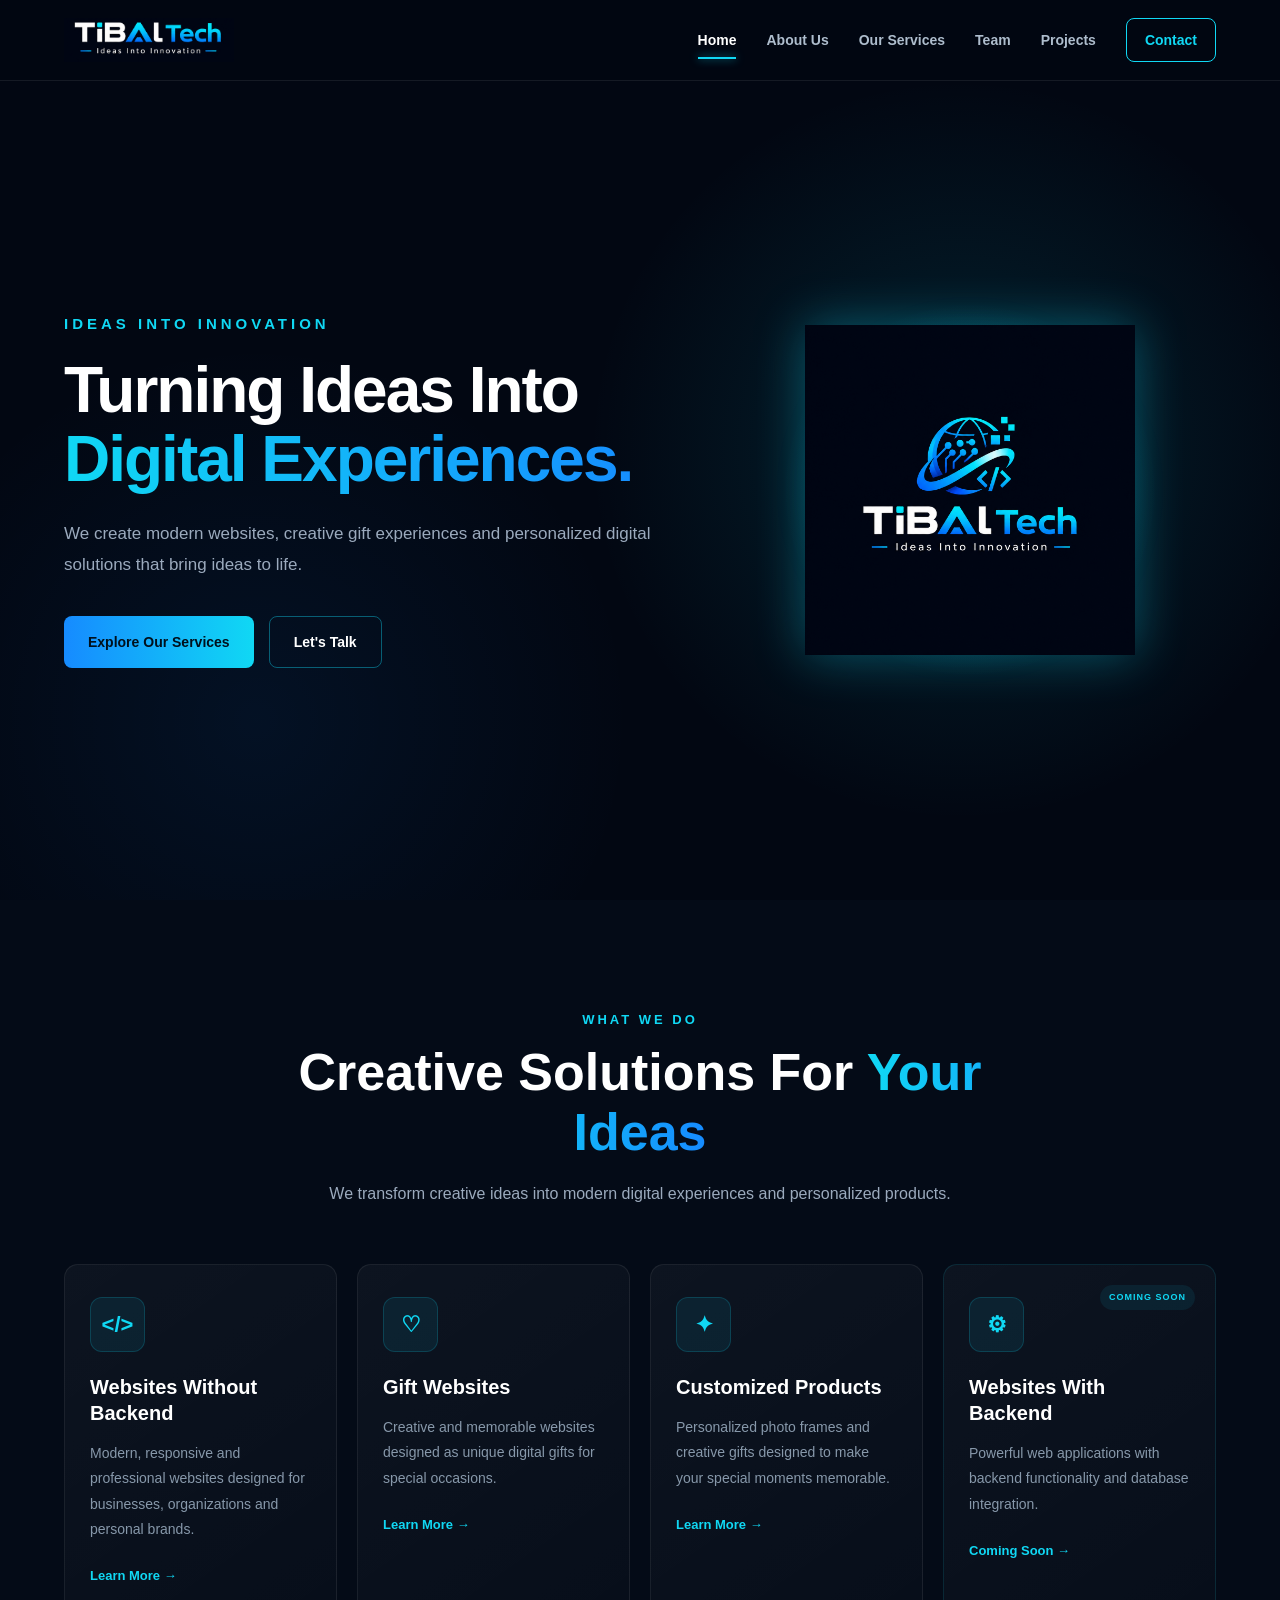
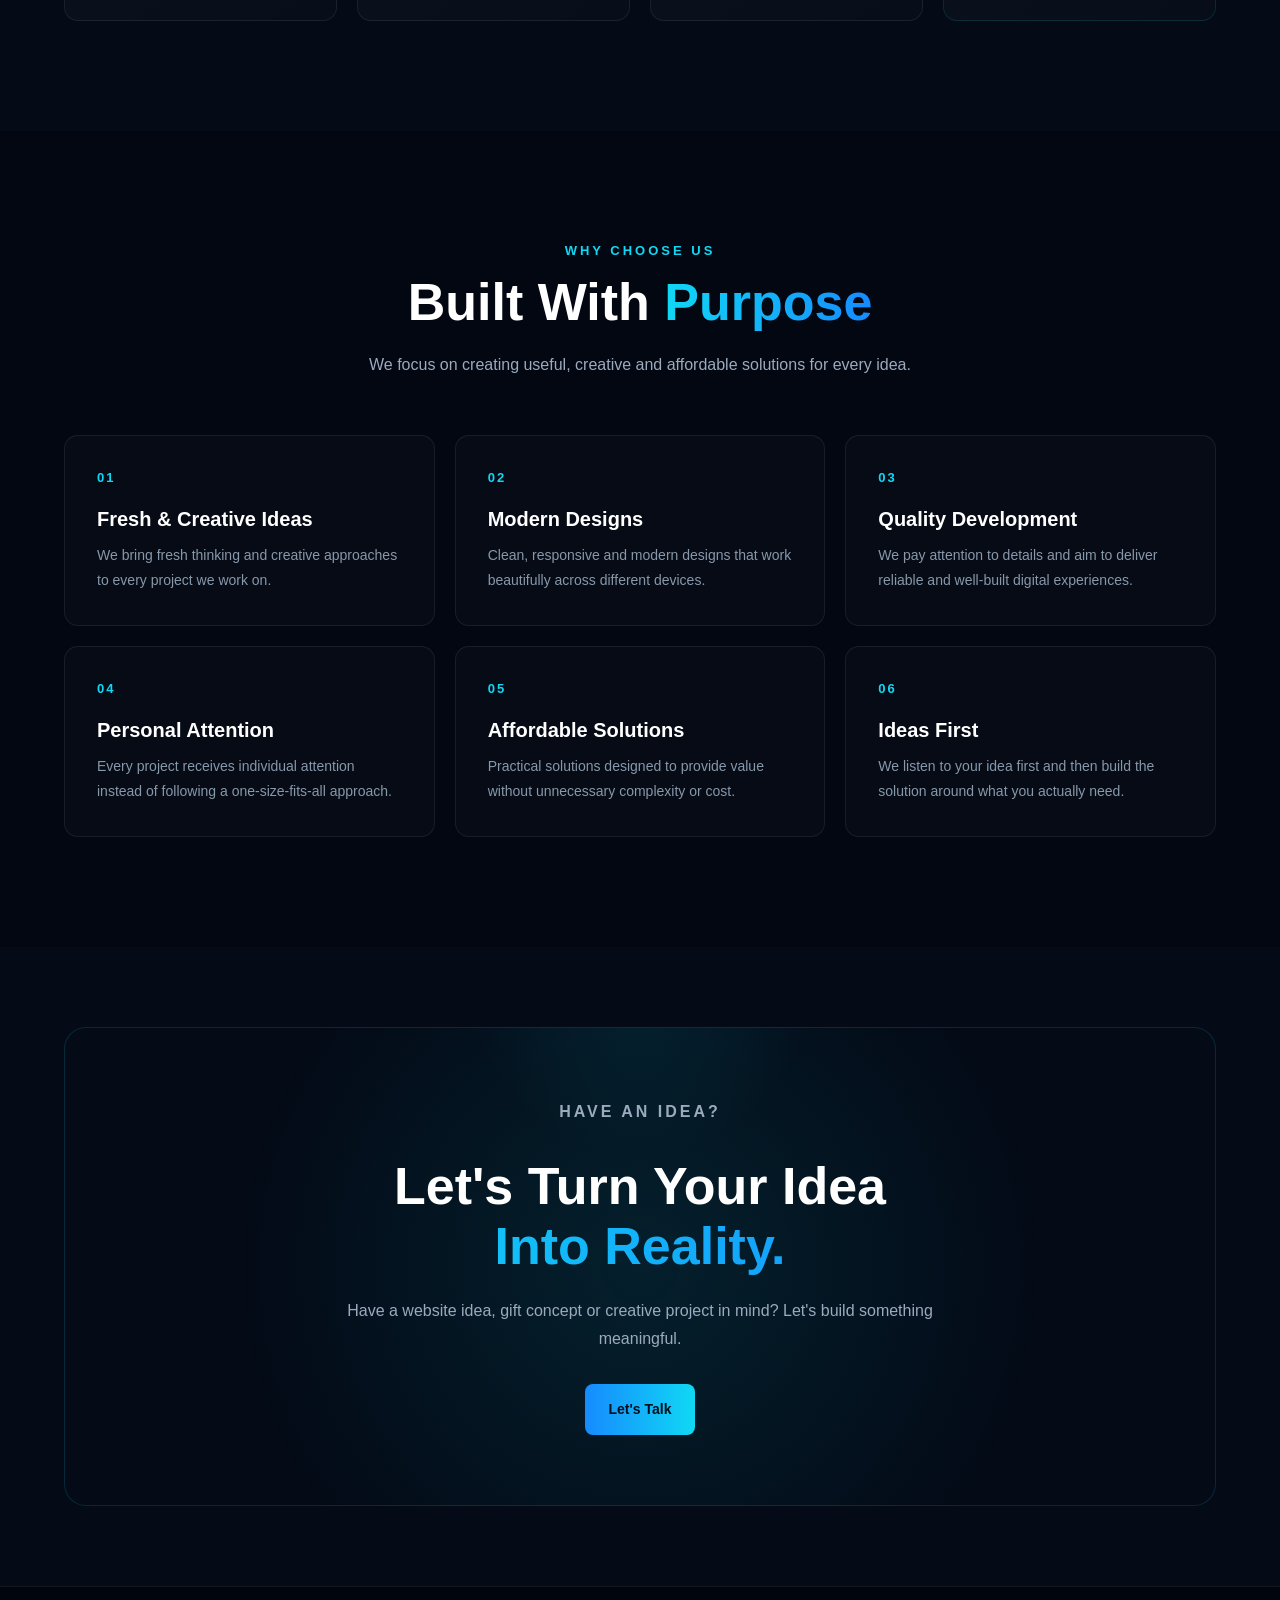
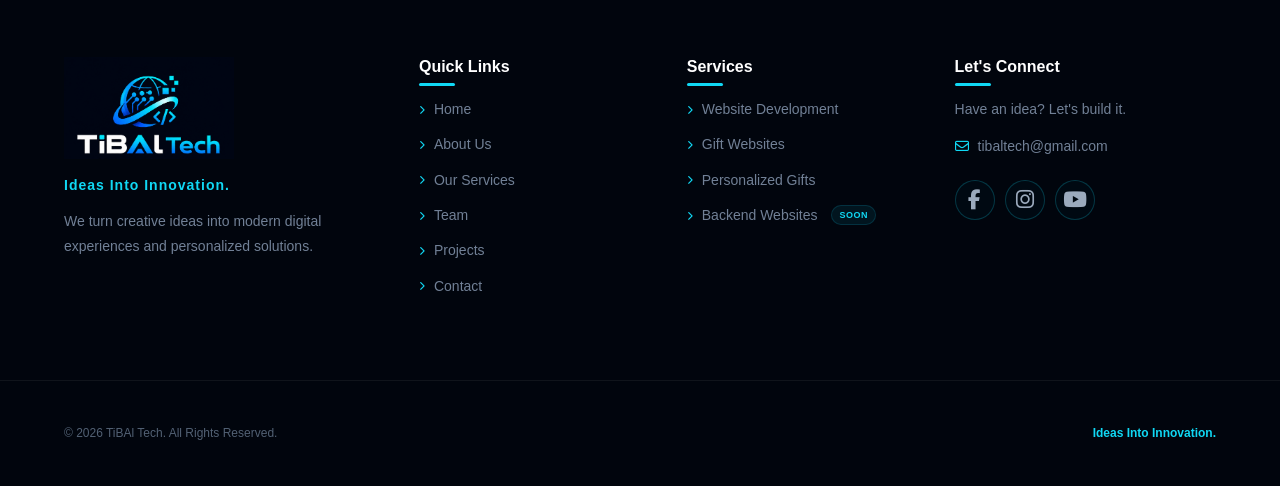
==== index.html @ d3a4abdb "First" ====
<!DOCTYPE html>
<html lang="en">

<head>

    <meta charset="UTF-8">

    <meta name="viewport" content="width=device-width, initial-scale=1.0">

    <title>TiBAl Tech | Ideas Into Innovation</title>

    <meta name="description"
        content="TiBAl Tech - Ideas Into Innovation. Modern websites, gift websites, personalized products and digital solutions.">

    <link rel="stylesheet" href="css/style.css">
    <link rel="stylesheet" href="https://cdnjs.cloudflare.com/ajax/libs/font-awesome/6.5.2/css/all.min.css">

</head>


<body>


    <!-- ========================================
         HEADER
    ========================================= -->

    <header class="site-header">

        <div class="container nav-container">


            <!-- LOGO -->

            <a href="index.html" class="logo">

                <img src="assets/Header.png" alt="TiBAl Tech">

            </a>


            <!-- MOBILE MENU -->

            <button
                class="menu-toggle"
                id="menuToggle"
                aria-label="Open navigation menu"
                aria-expanded="false">

                ☰

            </button>


            <!-- NAVIGATION -->

            <nav class="main-nav" id="mainNav">

                <a href="index.html" class="active">
                    Home
                </a>

                <a href="about.html">
                    About Us
                </a>

                <a href="services.html">
                    Our Services
                </a>

                <a href="team.html">
                    Team
                </a>

                <a href="projects.html">
                    Projects
                </a>

                <a href="contact.html" class="nav-contact">
                    Contact
                </a>

            </nav>


        </div>

    </header>



    <!-- ========================================
         MAIN
    ========================================= -->

    <main>


        <!-- ====================================
             HERO
        ===================================== -->

        <section class="hero">

            <div class="container hero-content">


                <!-- LEFT SIDE -->

                <div class="hero-text">


                    <p class="hero-tagline">
                        Ideas Into Innovation
                    </p>


                    <h1>

                        Turning Ideas Into

                        <span>
                            Digital Experiences.
                        </span>

                    </h1>


                    <p class="hero-description">

                        We create modern websites, creative gift experiences
                        and personalized digital solutions that bring ideas to life.

                    </p>


                    <div class="hero-buttons">


                        <a href="services.html" class="btn btn-primary">

                            Explore Our Services

                        </a>


                        <a href="contact.html" class="btn btn-secondary">

                            Let's Talk

                        </a>


                    </div>


                </div>



                <!-- RIGHT SIDE LOGO -->

                <div class="hero-logo">

                    <div class="logo-glow">

                        <img
                            src="assets/TiBAl Tech Logo.png"
                            alt="TiBAl Tech Logo">

                    </div>

                </div>


            </div>

        </section>



        <!-- ====================================
             WHAT WE DO
        ===================================== -->

        <section class="what-we-do section">

            <div class="container">


                <div class="section-heading">

                    <p class="section-label">
                        What We Do
                    </p>

                    <h2>
                        Creative Solutions For
                        <span>Your Ideas</span>
                    </h2>

                    <p>
                        We transform creative ideas into modern digital
                        experiences and personalized products.
                    </p>

                </div>



                <div class="services-grid">


                    <!-- SERVICE 1 -->

                    <div class="service-card">

                        <div class="service-icon">
                            &lt;/&gt;
                        </div>

                        <h3>
                            Websites Without Backend
                        </h3>

                        <p>
                            Modern, responsive and professional websites
                            designed for businesses, organizations and
                            personal brands.
                        </p>

                        <a href="services.html">
                            Learn More →
                        </a>

                    </div>



                    <!-- SERVICE 2 -->

                    <div class="service-card">

                        <div class="service-icon">
                            ♡
                        </div>

                        <h3>
                            Gift Websites
                        </h3>

                        <p>
                            Creative and memorable websites designed as
                            unique digital gifts for special occasions.
                        </p>

                        <a href="services.html">
                            Learn More →
                        </a>

                    </div>



                    <!-- SERVICE 3 -->

                    <div class="service-card">

                        <div class="service-icon">
                            ✦
                        </div>

                        <h3>
                            Customized Products
                        </h3>

                        <p>
                            Personalized photo frames and creative gifts
                            designed to make your special moments memorable.
                        </p>

                        <a href="services.html">
                            Learn More →
                        </a>

                    </div>



                    <!-- SERVICE 4 -->

                    <div class="service-card coming-soon">

                        <div class="service-icon">
                            ⚙
                        </div>

                        <span class="soon-badge">
                            Coming Soon
                        </span>

                        <h3>
                            Websites With Backend
                        </h3>

                        <p>
                            Powerful web applications with backend
                            functionality and database integration.
                        </p>

                        <a href="services.html">
                            Coming Soon →
                        </a>

                    </div>


                </div>

            </div>

        </section>



        <!-- ====================================
             WHY CHOOSE US
        ===================================== -->

        <section class="why-us section">

            <div class="container">


                <div class="section-heading">

                    <p class="section-label">
                        Why Choose Us
                    </p>

                    <h2>
                        Built With
                        <span>Purpose</span>
                    </h2>

                    <p>
                        We focus on creating useful, creative and
                        affordable solutions for every idea.
                    </p>

                </div>



                <div class="why-grid">


                    <!-- ITEM -->

                    <div class="why-card">

                        <div class="why-number">
                            01
                        </div>

                        <h3>
                            Fresh & Creative Ideas
                        </h3>

                        <p>
                            We bring fresh thinking and creative approaches
                            to every project we work on.
                        </p>

                    </div>



                    <!-- ITEM -->

                    <div class="why-card">

                        <div class="why-number">
                            02
                        </div>

                        <h3>
                            Modern Designs
                        </h3>

                        <p>
                            Clean, responsive and modern designs that work
                            beautifully across different devices.
                        </p>

                    </div>



                    <!-- ITEM -->

                    <div class="why-card">

                        <div class="why-number">
                            03
                        </div>

                        <h3>
                            Quality Development
                        </h3>

                        <p>
                            We pay attention to details and aim to deliver
                            reliable and well-built digital experiences.
                        </p>

                    </div>



                    <!-- ITEM -->

                    <div class="why-card">

                        <div class="why-number">
                            04
                        </div>

                        <h3>
                            Personal Attention
                        </h3>

                        <p>
                            Every project receives individual attention
                            instead of following a one-size-fits-all approach.
                        </p>

                    </div>



                    <!-- ITEM -->

                    <div class="why-card">

                        <div class="why-number">
                            05
                        </div>

                        <h3>
                            Affordable Solutions
                        </h3>

                        <p>
                            Practical solutions designed to provide value
                            without unnecessary complexity or cost.
                        </p>

                    </div>



                    <!-- ITEM -->

                    <div class="why-card">

                        <div class="why-number">
                            06
                        </div>

                        <h3>
                            Ideas First
                        </h3>

                        <p>
                            We listen to your idea first and then build
                            the solution around what you actually need.
                        </p>

                    </div>


                </div>

            </div>

        </section>



        <!-- ====================================
             CTA
        ===================================== -->

        <section class="home-cta">

            <div class="container">

                <div class="cta-box">

                    <p class="section-label">
                        Have an Idea?
                    </p>

                    <h2>
                        Let's Turn Your Idea
                        <span>Into Reality.</span>
                    </h2>

                    <p>
                        Have a website idea, gift concept or creative
                        project in mind? Let's build something meaningful.
                    </p>

                    <a href="contact.html" class="btn btn-primary">
                        Let's Talk
                    </a>

                </div>

            </div>

        </section>


    </main>



<!-- ========================================
     FOOTER
======================================== -->

<footer class="site-footer">

    <div class="container footer-main">


        <!-- =================================
             BRAND
        ================================== -->

        <div class="footer-brand">

            <img
                src="assets/Footer.png"
                alt="TiBAl Tech Logo"
                class="footer-logo">

            <p class="footer-tagline">
                Ideas Into Innovation.
            </p>

            <p class="footer-description">
                We turn creative ideas into modern
                digital experiences and personalized
                solutions.
            </p>

        </div>



        <!-- =================================
             QUICK LINKS
        ================================== -->

        <div class="footer-column">

            <h3>
                Quick Links
            </h3>

            <a href="index.html">
                <i class="fa-solid fa-chevron-right"></i>
                Home
            </a>

            <a href="about.html">
                <i class="fa-solid fa-chevron-right"></i>
                About Us
            </a>

            <a href="services.html">
                <i class="fa-solid fa-chevron-right"></i>
                Our Services
            </a>

            <a href="team.html">
                <i class="fa-solid fa-chevron-right"></i>
                Team
            </a>

            <a href="projects.html">
                <i class="fa-solid fa-chevron-right"></i>
                Projects
            </a>

            <a href="contact.html">
                <i class="fa-solid fa-chevron-right"></i>
                Contact
            </a>

        </div>



        <!-- =================================
             SERVICES
        ================================== -->

        <div class="footer-column">

            <h3>
                Services
            </h3>

            <a href="services.html">
                <i class="fa-solid fa-chevron-right"></i>
                Website Development
            </a>

            <a href="services.html">
                <i class="fa-solid fa-chevron-right"></i>
                Gift Websites
            </a>

            <a href="services.html">
                <i class="fa-solid fa-chevron-right"></i>
                Personalized Gifts
            </a>

            <a href="services.html">
                <i class="fa-solid fa-chevron-right"></i>
                Backend Websites
                <span class="footer-soon">
                    Soon
                </span>
            </a>

        </div>



        <!-- =================================
             CONTACT
        ================================== -->

        <div class="footer-column footer-contact">

            <h3>
                Let's Connect
            </h3>

            <p>
                Have an idea? Let's build it.
            </p>


            <!-- EMAIL -->

            <a
                href="mailto:tibaltech@gmail.com"
                class="footer-email">

                <i class="fa-regular fa-envelope"></i>

                tibaltech@gmail.com

            </a>



            <!-- SOCIAL MEDIA -->

            <div class="footer-social">


                <!-- FACEBOOK -->

                <a
                    href="#"
                    target="_blank"
                    aria-label="Facebook">

                    <i class="fa-brands fa-facebook-f"></i>

                </a>


                <!-- INSTAGRAM -->

                <a
                    href="#"
                    target="_blank"
                    aria-label="Instagram">

                    <i class="fa-brands fa-instagram"></i>

                </a>


                <!-- YOUTUBE -->

                <a
                    href="#"
                    target="_blank"
                    aria-label="YouTube">

                    <i class="fa-brands fa-youtube"></i>

                </a>


            </div>

        </div>


    </div>



    <!-- ========================================
         FOOTER BOTTOM
    ========================================= -->

    <div class="footer-bottom">

        <div class="container footer-bottom-content">

            <p>
                © 2026 TiBAl Tech. All Rights Reserved.
            </p>

            <p class="footer-bottom-tagline">
                Ideas Into Innovation.
            </p>

        </div>

    </div>

</footer>


    <!-- JAVASCRIPT -->

    <script src="js/script.js"></script>


</body>

</html>
---- css/style.css ----
/* ========================================
   RESET
======================================== */

* {
    margin: 0;
    padding: 0;
    box-sizing: border-box;
}

html {
    scroll-behavior: smooth;
}

body {
    font-family: Arial, Helvetica, sans-serif;
    background: #020712;
    color: #ffffff;
    line-height: 1.6;
}

a {
    text-decoration: none;
    color: inherit;
}

img {
    max-width: 100%;
    display: block;
}


/* ========================================
   CONTAINER
======================================== */

.container {
    width: 90%;
    max-width: 1200px;
    margin: auto;
}


/* ========================================
   HEADER
======================================== */

.site-header {
    position: fixed;

    top: 0;
    left: 0;

    width: 100%;

    background: rgba(2, 7, 18, 0.90);

    backdrop-filter: blur(14px);

    border-bottom: 1px solid rgba(255, 255, 255, 0.08);

    z-index: 1000;
}

.nav-container {
    height: 80px;

    display: flex;

    align-items: center;

    justify-content: space-between;
}


/* LOGO */

.logo img {
    width: 165px;
}


/* NAVIGATION */

.main-nav {
    display: flex;

    align-items: center;

    gap: 30px;
}

.main-nav a {
    color: #aebdcd;

    font-size: 14px;

    font-weight: 600;

    transition: 0.3s ease;
}

.main-nav a:hover,
.main-nav a.active {
    color: #ffffff;
}


/* CONTACT BUTTON */

.nav-contact {
    padding: 10px 18px;

    border: 1px solid #10d8f4;

    border-radius: 8px;

    color: #10d8f4 !important;
}

.nav-contact:hover {
    background: #10d8f4;

    color: #020712 !important;
}


/* MOBILE MENU */

.menu-toggle {
    display: none;

    background: none;

    border: none;

    color: #ffffff;

    font-size: 28px;

    cursor: pointer;
}


/* ========================================
   HERO
======================================== */

.hero {
    min-height: 100vh;

    display: flex;

    align-items: center;

    padding-top: 80px;

    background:

        radial-gradient(
            circle at 75% 50%,
            rgba(16, 216, 244, 0.13),
            transparent 35%
        ),

        radial-gradient(
            circle at 20% 80%,
            rgba(22, 139, 255, 0.08),
            transparent 30%
        ),

        #020712;
}


/* HERO GRID */

.hero-content {
    display: grid;

    grid-template-columns: 1.1fr 0.9fr;

    align-items: center;

    gap: 60px;
}


/* ========================================
   HERO TEXT
======================================== */

.hero-text {
    text-align: left;
}


/* TAGLINE */

.hero-tagline {
    color: #10d8f4;

    font-size: 15px;

    letter-spacing: 4px;

    text-transform: uppercase;

    font-weight: bold;

    margin-bottom: 20px;
}


/* MAIN HEADING */

.hero h1 {
    font-size: clamp(44px, 5vw, 72px);

    line-height: 1.08;

    margin-bottom: 25px;

    letter-spacing: -2px;
}

.hero h1 span {
    display: block;

    background:

        linear-gradient(
            90deg,
            #10d8f4,
            #168bff
        );

    -webkit-background-clip: text;

    background-clip: text;

    color: transparent;
}


/* DESCRIPTION */

.hero-description {
    max-width: 620px;

    color: #9baabd;

    font-size: 17px;

    line-height: 1.8;
}


/* ========================================
   HERO BUTTONS
======================================== */

.hero-buttons {
    display: flex;

    gap: 15px;

    margin-top: 35px;
}

.btn {
    display: inline-block;

    padding: 14px 24px;

    border-radius: 8px;

    font-size: 14px;

    font-weight: bold;

    transition: 0.3s ease;
}


/* PRIMARY */

.btn-primary {
    background:

        linear-gradient(
            90deg,
            #168bff,
            #10d8f4
        );

    color: #00101c;
}

.btn-primary:hover {
    transform: translateY(-3px);

    box-shadow:
        0 10px 30px rgba(16, 216, 244, 0.18);
}


/* SECONDARY */

.btn-secondary {
    border: 1px solid rgba(16, 216, 244, 0.4);

    color: #ffffff;
}

.btn-secondary:hover {
    background: rgba(16, 216, 244, 0.08);

    border-color: #10d8f4;
}


/* ========================================
   HERO LOGO - RIGHT SIDE
======================================== */

.hero-logo {
    display: flex;

    justify-content: center;

    align-items: center;
}


/* GLOW CIRCLE */

.logo-glow {
    position: relative;

    width: 390px;

    height: 390px;

    display: flex;

    justify-content: center;

    align-items: center;

    border-radius: 50%;

    background:

        radial-gradient(
            circle,
            rgba(16, 216, 244, 0.15),
            rgba(16, 216, 244, 0.05) 40%,
            transparent 68%
        );
}


/* OUTER GLOW */

.logo-glow::before {

    content: "";

    position: absolute;

    width: 300px;

    height: 300px;

    border-radius: 50%;

    border: 1px solid rgba(16, 216, 244, 0.18);

    box-shadow:

        0 0 50px rgba(16, 216, 244, 0.12);

}


/* LOGO */

.hero-logo img {

    width: 330px;

    position: relative;

    z-index: 2;

    filter:

        drop-shadow(
            0 0 25px
            rgba(16, 216, 244, 0.35)
        );

    animation: logoFloat 5s ease-in-out infinite;
}


/* LOGO FLOAT */

@keyframes logoFloat {

    0% {
        transform: translateY(0);
    }

    50% {
        transform: translateY(-10px);
    }

    100% {
        transform: translateY(0);
    }

}


/* ========================================
   GENERAL SECTION
======================================== */

.section {
    padding: 110px 0;
}


/* ========================================
   SECTION HEADING
======================================== */

.section-heading {
    max-width: 700px;

    margin: 0 auto 60px;

    text-align: center;
}

.section-label {
    color: #10d8f4;

    font-size: 13px;

    font-weight: bold;

    letter-spacing: 3px;

    text-transform: uppercase;

    margin-bottom: 12px;
}

.section-heading h2 {

    font-size: clamp(
        34px,
        4vw,
        50px
    );

    line-height: 1.15;

    margin-bottom: 18px;
}

.section-heading h2 span {

    background:

        linear-gradient(
            90deg,
            #10d8f4,
            #168bff
        );

    -webkit-background-clip: text;

    background-clip: text;

    color: transparent;
}

.section-heading > p:last-child {

    color: #8798aa;

    font-size: 16px;

    line-height: 1.8;
}


/* ========================================
   WHAT WE DO
======================================== */

.what-we-do {
    background: #040b17;
}


/* SERVICES GRID */

.services-grid {

    display: grid;

    grid-template-columns:
        repeat(4, 1fr);

    gap: 20px;
}


/* SERVICE CARD */

.service-card {

    position: relative;

    padding: 32px 25px;

    background:

        linear-gradient(
            145deg,
            rgba(255,255,255,0.04),
            rgba(255,255,255,0.015)
        );

    border: 1px solid
        rgba(255,255,255,0.07);

    border-radius: 14px;

    transition: 0.3s ease;
}

.service-card:hover {

    transform: translateY(-7px);

    border-color:
        rgba(16,216,244,0.35);

    box-shadow:
        0 15px 40px
        rgba(0,0,0,0.25);
}


/* ICON */

.service-icon {

    width: 55px;

    height: 55px;

    display: flex;

    align-items: center;

    justify-content: center;

    margin-bottom: 22px;

    border-radius: 12px;

    background:
        rgba(16,216,244,0.08);

    border:
        1px solid
        rgba(16,216,244,0.18);

    color: #10d8f4;

    font-size: 22px;

    font-weight: bold;
}


/* SERVICE TITLE */

.service-card h3 {

    font-size: 20px;

    line-height: 1.3;

    margin-bottom: 15px;
}


/* SERVICE DESCRIPTION */

.service-card p {

    color: #8798aa;

    font-size: 14px;

    line-height: 1.8;

    margin-bottom: 20px;
}


/* SERVICE LINK */

.service-card a {

    color: #10d8f4;

    font-size: 13px;

    font-weight: bold;
}


/* COMING SOON */

.coming-soon {

    border-color:
        rgba(16,216,244,0.12);
}


/* BADGE */

.soon-badge {

    position: absolute;

    top: 20px;

    right: 20px;

    padding: 5px 9px;

    border-radius: 20px;

    background:
        rgba(16,216,244,0.08);

    color: #10d8f4;

    font-size: 9px;

    font-weight: bold;

    text-transform: uppercase;

    letter-spacing: 1px;
}


/* ========================================
   WHY US
======================================== */

.why-us {

    background: #020712;
}


/* WHY GRID */

.why-grid {

    display: grid;

    grid-template-columns:
        repeat(3, 1fr);

    gap: 20px;
}


/* WHY CARD */

.why-card {

    padding: 32px;

    border:

        1px solid
        rgba(255,255,255,0.07);

    border-radius: 14px;

    background:
        rgba(255,255,255,0.02);

    transition: 0.3s ease;
}

.why-card:hover {

    border-color:
        rgba(16,216,244,0.25);

    transform: translateY(-5px);
}


/* NUMBER */

.why-number {

    color: #10d8f4;

    font-size: 13px;

    font-weight: bold;

    letter-spacing: 2px;

    margin-bottom: 18px;
}


/* TITLE */

.why-card h3 {

    font-size: 20px;

    margin-bottom: 12px;
}


/* DESCRIPTION */

.why-card p {

    color: #8798aa;

    font-size: 14px;

    line-height: 1.8;
}


/* ========================================
   CTA
======================================== */

.home-cta {

    padding: 80px 0;

    background: #040b17;
}


/* CTA BOX */

.cta-box {

    text-align: center;

    padding: 70px 30px;

    border-radius: 20px;

    border:
        1px solid
        rgba(16,216,244,0.15);

    background:

        radial-gradient(
            circle at center,
            rgba(16,216,244,0.08),
            transparent 60%
        );
}


/* CTA HEADING */

.cta-box h2 {

    font-size: clamp(
        34px,
        4vw,
        52px
    );

    line-height: 1.15;

    margin-bottom: 20px;
}

.cta-box h2 span {

    display: block;

    background:

        linear-gradient(
            90deg,
            #10d8f4,
            #168bff
        );

    -webkit-background-clip: text;

    background-clip: text;

    color: transparent;
}


/* CTA DESCRIPTION */

.cta-box > p:not(.section-label) {

    max-width: 600px;

    margin: 0 auto 30px;

    color: #8798aa;

    font-size: 16px;

    line-height: 1.8;
}


/* ========================================
   FOOTER
======================================== */

.site-footer {

    background:
        linear-gradient(
            180deg,
            #03101f 0%,
            #020914 100%
        );

    border-top:
        1px solid
        rgba(16, 216, 244, 0.12);

}


/* ========================================
   FOOTER MAIN
======================================== */

.footer-main {

    display: grid;

    grid-template-columns:
        1.5fr
        1fr
        1.2fr
        1.4fr;

    gap: 55px;

    padding: 65px 0 55px;

}


/* ========================================
   BRAND
======================================== */

.footer-brand {

    max-width: 320px;

}


.footer-logo {

    width: 190px;

    margin-bottom: 10px;

}


.footer-tagline {

    color: #10d8f4;

    font-size: 14px;

    font-weight: 600;

    margin-bottom: 12px;

}


.footer-description {

    color: #8295ab;

    font-size: 14px;

    line-height: 1.8;

    max-width: 300px;

}


/* ========================================
   FOOTER COLUMNS
======================================== */

.footer-column {

    display: flex;

    flex-direction: column;

    align-items: flex-start;

}


.footer-column h3 {

    position: relative;

    color: #ffffff;

    font-size: 18px;

    margin-bottom: 25px;

}


/* CYAN UNDERLINE */

.footer-column h3::after {

    content: "";

    position: absolute;

    left: 0;

    bottom: -10px;

    width: 36px;

    height: 3px;

    border-radius: 5px;

    background: #10d8f4;

}


.footer-column > a {

    display: flex;

    align-items: center;

    gap: 10px;

    color: #8295ab;

    font-size: 14px;

    margin-bottom: 13px;

    transition:
        color 0.3s ease,
        transform 0.3s ease;

}


.footer-column > a i {

    color: #10d8f4;

    font-size: 9px;

}


.footer-column > a:hover {

    color: #10d8f4;

    transform: translateX(4px);

}


/* ========================================
   COMING SOON
======================================== */

.footer-soon {

    display: inline-block;

    margin-left: 5px;

    padding: 2px 7px;

    border-radius: 10px;

    background:
        rgba(16, 216, 244, 0.08);

    color: #10d8f4;

    font-size: 8px;

    font-weight: 600;

    text-transform: uppercase;

}


/* ========================================
   CONTACT
======================================== */

.footer-contact > p {

    color: #8295ab;

    font-size: 14px;

    margin-bottom: 15px;

}


.footer-email {

    display: flex;

    align-items: center;

    gap: 10px;

    color: #10d8f4 !important;

    font-size: 14px !important;

    margin-bottom: 0 !important;

}


.footer-email i {

    font-size: 17px;

}


/* ========================================
   SOCIAL MEDIA
======================================== */

.footer-social {

    display: flex;

    align-items: center;

    gap: 14px;

    margin-top: 22px;

}


/* CIRCLE */

.footer-social a {

    width: 52px;

    height: 52px;

    display: flex;

    align-items: center;

    justify-content: center;

    border:

        1px solid
        rgba(16, 216, 244, 0.30);

    border-radius: 50%;

    background:
        rgba(16, 216, 244, 0.025);

    color: #ffffff;

    font-size: 21px;

    transition:
        all 0.3s ease;

}


/* HOVER */

.footer-social a:hover {

    background: #10d8f4;

    border-color: #10d8f4;

    color: #020914;

    transform: translateY(-5px);

    box-shadow:
        0 8px 25px
        rgba(16, 216, 244, 0.20);

}


/* ========================================
   FACEBOOK
======================================== */

.footer-social a:nth-child(1) i {

    font-size: 20px;

}


/* ========================================
   INSTAGRAM
======================================== */

.footer-social a:nth-child(2) i {

    font-size: 21px;

}


/* ========================================
   YOUTUBE
======================================== */

.footer-social a:nth-child(3) i {

    font-size: 21px;

}


/* ========================================
   FOOTER BOTTOM
======================================== */

.footer-bottom {

    border-top:
        1px solid
        rgba(255,255,255,0.07);

}


.footer-bottom-content {

    min-height: 65px;

    display: flex;

    align-items: center;

    justify-content: space-between;

}


.footer-bottom p {

    color: #61758c;

    font-size: 13px;

}


.footer-bottom-tagline {

    color: #10c9e8 !important;

}


/* ========================================
   TABLET
======================================== */

@media (max-width: 1000px) {

    .footer-main {

        grid-template-columns:
            repeat(2, 1fr);

        gap: 45px;

    }

}


/* ========================================
   MOBILE
======================================== */

@media (max-width: 600px) {

    .footer-main {

        grid-template-columns: 1fr;

        gap: 38px;

        padding: 50px 0 45px;

    }


    .footer-brand {

        max-width: 100%;

    }


    .footer-logo {

        width: 175px;

    }


    .footer-social a {

        width: 48px;

        height: 48px;

    }


    .footer-bottom-content {

        min-height: auto;

        padding: 18px 0;

        flex-direction: column;

        gap: 6px;

        text-align: center;

    }

}

/* ========================================
   MOBILE
======================================== */

@media (max-width: 1000px) {

    .services-grid {

        grid-template-columns:
            repeat(2, 1fr);
    }

    .hero-content {

        grid-template-columns:
            1fr;

        gap: 50px;
    }

    .hero-text {

        text-align: center;
    }

    .hero-description {

        margin: auto;
    }

    .hero-buttons {

        justify-content: center;
    }

    .hero-logo {

        order: 2;
    }

    .why-grid {

        grid-template-columns:
            repeat(2, 1fr);
    }

}


/* ========================================
   SMALL MOBILE
======================================== */

@media (max-width: 768px) {

    .menu-toggle {

        display: block;
    }


    /* MOBILE NAV */

    .main-nav {

        display: none;

        position: absolute;

        top: 80px;

        left: 5%;

        right: 5%;

        flex-direction: column;

        gap: 5px;

        padding: 15px;

        background: #07101f;

        border:
            1px solid
            rgba(16,216,244,0.15);

        border-radius: 12px;
    }

    .main-nav.open {

        display: flex;
    }

    .main-nav a {

        width: 100%;

        padding: 12px;

        text-align: center;
    }


    /* HERO */

    .hero {

        padding-top: 120px;

        padding-bottom: 70px;
    }

    .hero h1 {

        font-size: 44px;

        letter-spacing: -1px;
    }

    .hero-description {

        font-size: 15px;
    }


    /* LOGO */

    .logo-glow {

        width: 280px;

        height: 280px;
    }

    .logo-glow::before {

        width: 220px;

        height: 220px;
    }

    .hero-logo img {

        width: 235px;
    }


    /* BUTTONS */

    .hero-buttons {

        flex-direction: column;

        align-items: center;
    }

    .btn {

        width: 220px;

        text-align: center;
    }


    /* SECTIONS */

    .section {

        padding: 80px 0;
    }


    /* SERVICES */

    .services-grid {

        grid-template-columns: 1fr;
    }


    /* WHY */

    .why-grid {

        grid-template-columns: 1fr;
    }


    /* FOOTER */

    .footer-content {

        grid-template-columns: 1fr;

        gap: 40px;

        padding: 55px 0;
    }

}

/* ========================================
   ABOUT PAGE
======================================== */


/* ========================================
   PAGE HERO
======================================== */

.page-hero {

    min-height: 55vh;

    display: flex;

    align-items: center;

    justify-content: center;

    text-align: center;

    padding-top: 80px;

    background:

        radial-gradient(
            circle at 50% 50%,
            rgba(16,216,244,0.10),
            transparent 45%
        );

}


.page-hero .container {

    max-width: 850px;

}


.page-hero h1 {

    font-size: clamp(
        45px,
        6vw,
        70px
    );

    line-height: 1.05;

    margin-bottom: 25px;

}


.page-hero h1 span {

    display: inline-block;

    background:

        linear-gradient(
            90deg,
            #10d8f4,
            #168bff
        );

    -webkit-background-clip: text;

    background-clip: text;

    color: transparent;

}


.page-hero > .container > p:last-child {

    max-width: 650px;

    margin: auto;

    color: #8798aa;

    font-size: 17px;

    line-height: 1.8;

}


/* ========================================
   ABOUT INTRO
======================================== */

.about-intro {

    background: #040b17;

}


.about-intro-grid {

    display: grid;

    grid-template-columns:
        1.1fr
        0.9fr;

    align-items: center;

    gap: 80px;

}


.about-intro-content h2 {

    font-size: clamp(
        34px,
        4vw,
        50px
    );

    line-height: 1.15;

    margin-bottom: 25px;

}


.about-intro-content h2 span {

    background:

        linear-gradient(
            90deg,
            #10d8f4,
            #168bff
        );

    -webkit-background-clip: text;

    background-clip: text;

    color: transparent;

}


.about-intro-content > p:not(.section-label) {

    color: #8798aa;

    font-size: 15px;

    line-height: 1.9;

    margin-bottom: 18px;

}


/* ========================================
   HIGHLIGHT BOXES
======================================== */

.about-highlight {

    display: grid;

    grid-template-columns: 1fr;

    gap: 15px;

}


.highlight-box {

    padding: 25px;

    border:

        1px solid
        rgba(255,255,255,0.07);

    border-radius: 14px;

    background:
        rgba(255,255,255,0.025);

    transition: 0.3s ease;

}


.highlight-box:hover {

    transform: translateX(7px);

    border-color:
        rgba(16,216,244,0.30);

}


.highlight-box i {

    width: 45px;

    height: 45px;

    display: flex;

    align-items: center;

    justify-content: center;

    margin-bottom: 15px;

    border-radius: 10px;

    background:
        rgba(16,216,244,0.08);

    color: #10d8f4;

    font-size: 18px;

}


.highlight-box h3 {

    font-size: 18px;

    margin-bottom: 7px;

}


.highlight-box p {

    color: #7f91a6;

    font-size: 13px;

    line-height: 1.7;

}


/* ========================================
   VISION & MISSION
======================================== */

.vision-mission {

    background: #020712;

}


.vision-mission-grid {

    display: grid;

    grid-template-columns:
        repeat(2, 1fr);

    gap: 25px;

}


.purpose-card {

    padding: 40px;

    border:

        1px solid
        rgba(255,255,255,0.08);

    border-radius: 16px;

    background:

        linear-gradient(
            145deg,
            rgba(255,255,255,0.04),
            rgba(255,255,255,0.015)
        );

    transition: 0.3s ease;

}


.purpose-card:hover {

    transform: translateY(-7px);

    border-color:
        rgba(16,216,244,0.30);

}


.purpose-icon {

    width: 60px;

    height: 60px;

    display: flex;

    align-items: center;

    justify-content: center;

    margin-bottom: 25px;

    border-radius: 14px;

    background:
        rgba(16,216,244,0.08);

    border:
        1px solid
        rgba(16,216,244,0.18);

    color: #10d8f4;

    font-size: 22px;

}


.purpose-card h3 {

    font-size: 24px;

    margin-bottom: 15px;

}


.purpose-card p {

    color: #8295ab;

    font-size: 15px;

    line-height: 1.9;

}


/* ========================================
   ABOUT STORY
======================================== */

.about-story {

    background: #040b17;

}


.about-story-grid {

    display: grid;

    grid-template-columns:
        120px
        1fr;

    gap: 60px;

    max-width: 950px;

    margin: auto;

}


.story-number {

    display: flex;

    flex-direction: column;

    align-items: center;

}


.story-number span {

    color: #10d8f4;

    font-size: 42px;

    font-weight: bold;

}


.story-number div {

    width: 1px;

    flex: 1;

    min-height: 150px;

    margin-top: 20px;

    background:
        linear-gradient(
            to bottom,
            #10d8f4,
            transparent
        );

}


.story-content h2 {

    font-size: clamp(
        34px,
        4vw,
        50px
    );

    line-height: 1.15;

    margin-bottom: 25px;

}


.story-content h2 span {

    background:

        linear-gradient(
            90deg,
            #10d8f4,
            #168bff
        );

    -webkit-background-clip: text;

    background-clip: text;

    color: transparent;

}


.story-content > p:not(.section-label) {

    color: #8295ab;

    font-size: 15px;

    line-height: 1.9;

    margin-bottom: 18px;

}


/* ========================================
   OUR APPROACH
======================================== */

.our-approach {

    background: #020712;

}


.approach-grid {

    display: grid;

    grid-template-columns:
        repeat(4, 1fr);

    gap: 20px;

}


.approach-card {

    position: relative;

    padding: 30px 25px;

    border:

        1px solid
        rgba(255,255,255,0.07);

    border-radius: 14px;

    background:
        rgba(255,255,255,0.025);

    transition: 0.3s ease;

}


.approach-card:hover {

    transform: translateY(-7px);

    border-color:
        rgba(16,216,244,0.30);

}


.approach-number {

    color: #10d8f4;

    font-size: 12px;

    font-weight: bold;

    letter-spacing: 2px;

    margin-bottom: 22px;

}


.approach-card > i {

    color: #10d8f4;

    font-size: 25px;

    margin-bottom: 18px;

}


.approach-card h3 {

    font-size: 19px;

    margin-bottom: 10px;

}


.approach-card p {

    color: #8295ab;

    font-size: 13px;

    line-height: 1.8;

}


/* ========================================
   ABOUT PAGE RESPONSIVE
======================================== */

@media (max-width: 1000px) {

    .about-intro-grid {

        grid-template-columns: 1fr;

        gap: 50px;

    }


    .approach-grid {

        grid-template-columns:
            repeat(2, 1fr);

    }

}


@media (max-width: 700px) {

    .page-hero {

        min-height: 50vh;

        padding-top: 110px;

    }


    .page-hero h1 {

        font-size: 44px;

    }


    .page-hero > .container > p:last-child {

        font-size: 15px;

    }


    .vision-mission-grid {

        grid-template-columns: 1fr;

    }


    .purpose-card {

        padding: 30px;

    }


    .about-story-grid {

        grid-template-columns: 1fr;

        gap: 20px;

    }


    .story-number {

        align-items: flex-start;

    }


    .story-number div {

        display: none;

    }


    .approach-grid {

        grid-template-columns: 1fr;

    }

}

/* ========================================
   SERVICES PAGE
======================================== */


/* ========================================
   SERVICES LIST
======================================== */

.services-page {

    background: #020712;

}


.services-list {

    display: flex;

    flex-direction: column;

    gap: 25px;

}


/* ========================================
   SERVICE DETAIL CARD
======================================== */

.service-detail-card {

    display: grid;

    grid-template-columns:
        120px
        1fr;

    gap: 45px;

    padding: 45px;

    background:
        linear-gradient(
            145deg,
            rgba(255,255,255,0.045),
            rgba(255,255,255,0.015)
        );

    border:
        1px solid
        rgba(255,255,255,0.08);

    border-radius: 18px;

    transition:
        transform 0.35s ease,
        border-color 0.35s ease,
        box-shadow 0.35s ease;

}


.service-detail-card:hover {

    transform: translateY(-5px);

    border-color:
        rgba(16,216,244,0.28);

    box-shadow:
        0 20px 50px
        rgba(0,0,0,0.25);

}


/* ========================================
   SERVICE ICON
======================================== */

.service-detail-icon {

    width: 90px;

    height: 90px;

    display: flex;

    align-items: center;

    justify-content: center;

    border-radius: 20px;

    background:
        rgba(16,216,244,0.07);

    border:
        1px solid
        rgba(16,216,244,0.20);

    color: #10d8f4;

    font-size: 32px;

}


/* ========================================
   SERVICE CONTENT
======================================== */

.service-detail-content {

    max-width: 750px;

}


.service-number {

    display: inline-block;

    color: #10d8f4;

    font-size: 12px;

    font-weight: 700;

    letter-spacing: 2px;

    margin-bottom: 10px;

}


.service-detail-content h3 {

    color: #ffffff;

    font-size: 28px;

    line-height: 1.3;

    margin-bottom: 15px;

}


.service-detail-content > p {

    color: #8295ab;

    font-size: 15px;

    line-height: 1.85;

    margin-bottom: 22px;

}


/* ========================================
   SERVICE FEATURES
======================================== */

.service-detail-content ul {

    list-style: none;

    display: grid;

    grid-template-columns:
        repeat(2, 1fr);

    gap: 11px 25px;

    margin-bottom: 25px;

}


.service-detail-content li {

    display: flex;

    align-items: center;

    gap: 9px;

    color: #9aabbb;

    font-size: 13px;

}


.service-detail-content li i {

    color: #10d8f4;

    font-size: 11px;

}


/* ========================================
   SERVICE ACTION
======================================== */

.service-action {

    display: inline-flex;

    align-items: center;

    gap: 9px;

    color: #10d8f4;

    font-size: 13px;

    font-weight: 600;

    transition: 0.3s ease;

}


.service-action i {

    transition: 0.3s ease;

}


.service-action:hover {

    color: #ffffff;

}


.service-action:hover i {

    transform:
        translateX(5px);

}


/* ========================================
   COMING SOON SERVICE
======================================== */

.coming-service {

    border-color:
        rgba(16,216,244,0.13);

}


.service-top-line {

    display: flex;

    align-items: center;

    gap: 15px;

}


.service-status {

    display: inline-block;

    padding: 5px 10px;

    border-radius: 20px;

    background:
        rgba(16,216,244,0.08);

    border:
        1px solid
        rgba(16,216,244,0.18);

    color: #10d8f4;

    font-size: 9px;

    font-weight: 700;

    letter-spacing: 1px;

    text-transform: uppercase;

}


.service-coming-text {

    display: inline-block;

    color: #62758a;

    font-size: 13px;

    margin-top: 3px;

}


/* ========================================
   PROCESS
======================================== */

.service-process {

    background: #040b17;

}


.process-grid {

    display: grid;

    grid-template-columns:
        repeat(4, 1fr);

    gap: 20px;

}


.process-card {

    position: relative;

    padding: 30px 25px;

    border:
        1px solid
        rgba(255,255,255,0.07);

    border-radius: 15px;

    background:
        rgba(255,255,255,0.025);

    transition: 0.3s ease;

}


.process-card:hover {

    transform:
        translateY(-6px);

    border-color:
        rgba(16,216,244,0.30);

}


.process-card > span {

    color: #10d8f4;

    font-size: 11px;

    font-weight: 700;

    letter-spacing: 2px;

}


.process-card > i {

    display: block;

    color: #10d8f4;

    font-size: 25px;

    margin:
        25px 0 18px;

}


.process-card h3 {

    font-size: 19px;

    margin-bottom: 10px;

}


.process-card p {

    color: #8295ab;

    font-size: 13px;

    line-height: 1.8;

}


/* ========================================
   SERVICES RESPONSIVE
======================================== */

@media (max-width: 900px) {

    .service-detail-card {

        grid-template-columns: 1fr;

        gap: 25px;

        padding: 35px;

    }


    .service-detail-icon {

        width: 70px;

        height: 70px;

        font-size: 25px;

    }


    .process-grid {

        grid-template-columns:
            repeat(2, 1fr);

    }

}


@media (max-width: 600px) {

    .service-detail-card {

        padding: 27px 22px;

    }


    .service-detail-content h3 {

        font-size: 23px;

    }


    .service-detail-content ul {

        grid-template-columns: 1fr;

    }


    .process-grid {

        grid-template-columns: 1fr;

    }


    .service-top-line {

        flex-wrap: wrap;

    }

}

/* =========================================================
   TIBAL TECH
   TEAM PAGE
========================================================= */


/* =========================================================
   RESET
========================================================= */

* {
    margin: 0;
    padding: 0;
    box-sizing: border-box;
}


html {
    scroll-behavior: smooth;
}


body {
    font-family: Arial, Helvetica, sans-serif;

    background: #020712;

    color: #ffffff;

    line-height: 1.6;

    overflow-x: hidden;
}


a {
    color: inherit;

    text-decoration: none;
}


img {
    display: block;

    max-width: 100%;
}


button {
    font-family: inherit;
}


.container {
    width: 90%;

    max-width: 1200px;

    margin: 0 auto;
}


/* =========================================================
   HEADER
========================================================= */

.site-header {

    position: fixed;

    top: 0;
    left: 0;

    width: 100%;

    z-index: 1000;

    background:
        rgba(2, 7, 18, 0.93);

    backdrop-filter: blur(14px);

    -webkit-backdrop-filter: blur(14px);

    border-bottom:
        1px solid rgba(255, 255, 255, 0.07);
}


.nav-container {

    height: 80px;

    display: flex;

    align-items: center;

    justify-content: space-between;
}


.logo img {

    width: 170px;

    height: auto;
}


.main-nav {

    display: flex;

    align-items: center;

    gap: 30px;
}


.main-nav a {

    position: relative;

    color: #aebdcd;

    font-size: 14px;

    font-weight: 600;

    transition: 0.3s ease;
}


.main-nav a:hover {

    color: #ffffff;
}


.main-nav a.active {

    color: #10d8f4;
}


.main-nav a.active::after {

    content: "";

    position: absolute;

    left: 0;
    right: 0;

    bottom: -8px;

    height: 2px;

    background: #10d8f4;

    box-shadow:
        0 0 8px rgba(16, 216, 244, 0.7);
}


/* CONTACT BUTTON */

.nav-contact {

    padding: 10px 18px;

    border:
        1px solid #10d8f4;

    border-radius: 8px;

    color: #10d8f4 !important;
}


.nav-contact::after {
    display: none !important;
}


.nav-contact:hover {

    background: #10d8f4;

    color: #020712 !important;
}


/* MOBILE BUTTON */

.menu-toggle {

    display: none;

    width: 42px;

    height: 42px;

    align-items: center;

    justify-content: center;

    border:
        1px solid rgba(16, 216, 244, 0.3);

    border-radius: 8px;

    background: transparent;

    color: #10d8f4;

    font-size: 19px;

    cursor: pointer;
}


/* =========================================================
   TEAM HERO
========================================================= */

.team-hero {

    min-height: 510px;

    display: flex;

    align-items: center;

    justify-content: center;

    text-align: center;

    padding:
        150px 20px 70px;

    position: relative;

    overflow: hidden;

    background:

        radial-gradient(
            circle at 50% 45%,
            rgba(16, 216, 244, 0.12),
            transparent 46%
        );
}


/* TOP GLOW */

.team-hero::before {

    content: "";

    position: absolute;

    width: 600px;

    height: 600px;

    top: -350px;

    left: 50%;

    transform: translateX(-50%);

    border-radius: 50%;

    background:

        radial-gradient(
            circle,
            rgba(16, 216, 244, 0.08),
            transparent 70%
        );

    pointer-events: none;
}


.team-hero-content {

    position: relative;

    z-index: 2;

    max-width: 850px;
}


/* =========================================================
   TEAM LABEL
========================================================= */

.team-label {

    display: flex;

    align-items: center;

    justify-content: center;

    gap: 18px;

    margin-bottom: 22px;

    color: #10d8f4;

    font-size: 14px;

    font-weight: 700;

    letter-spacing: 5px;
}


.team-label span {

    width: 45px;

    height: 1px;

    display: block;

    background: #10d8f4;

    box-shadow:
        0 0 10px rgba(16, 216, 244, 0.7);
}


/* =========================================================
   HERO HEADING
========================================================= */

.team-hero h1 {

    margin-bottom: 25px;

    font-size:
        clamp(50px, 7vw, 78px);

    line-height: 1.05;

    font-weight: 800;
}


.team-hero h1 span {

    display: block;

    background:

        linear-gradient(
            90deg,
            #10d8f4,
            #168bff
        );

    -webkit-background-clip: text;

    background-clip: text;

    color: transparent;

    filter:
        drop-shadow(
            0 0 15px rgba(16, 216, 244, 0.15)
        );
}


.team-hero-content > p {

    max-width: 700px;

    margin: 0 auto;

    color: #9baabd;

    font-size: 17px;

    line-height: 1.8;
}


/* =========================================================
   TEAM SECTION
========================================================= */

.team-section {

    position: relative;

    padding:
        25px 0 120px;

    background:

        radial-gradient(
            circle at 50% 20%,
            rgba(16, 216, 244, 0.035),
            transparent 45%
        );
}


/* =========================================================
   TEAM GRID
========================================================= */

.team-grid {

    display: grid;

    grid-template-columns:
        repeat(3, 1fr);

    gap: 28px;
}


/* =========================================================
   TEAM CARD
========================================================= */

.team-card {

    position: relative;

    overflow: hidden;

    background:

        linear-gradient(
            145deg,
            #071421,
            #030b17
        );

    border:
        1px solid rgba(16, 216, 244, 0.22);

    border-radius: 22px;

    transition:
        transform 0.35s ease,
        border-color 0.35s ease,
        box-shadow 0.35s ease;
}


.team-card:hover {

    transform:
        translateY(-8px);

    border-color:
        rgba(16, 216, 244, 0.65);

    box-shadow:

        0 20px 50px
        rgba(0, 0, 0, 0.4),

        0 0 30px
        rgba(16, 216, 244, 0.08);
}


/* =========================================================
   PHOTO AREA
========================================================= */

.team-photo {

    width: 100%;

    height: 330px;

    overflow: hidden;

    position: relative;

    background:

        radial-gradient(
            circle at center,
            rgba(16, 216, 244, 0.12),
            transparent 65%
        );
}


/* ACTUAL IMAGE */

.team-photo img {

    width: 100%;

    height: 100%;

    display: block;

    object-fit: cover;

    object-position: center;

    transition:
        transform 0.5s ease;
}


/* IMAGE HOVER */

.team-card:hover .team-photo img {

    transform:
        scale(1.04);
}


/* DARK OVERLAY */

.team-photo::after {

    content: "";

    position: absolute;

    inset: 0;

    background:

        linear-gradient(
            180deg,
            rgba(2, 7, 18, 0.02),
            rgba(2, 7, 18, 0.18)
        );

    pointer-events: none;
}


/* =========================================================
   TEAM INFO
========================================================= */

.team-info {

    padding:
        30px 20px 32px;

    text-align: center;

    border-top:
        1px solid rgba(16, 216, 244, 0.10);
}


/* MEMBER NAME */

.team-info h2 {

    margin-bottom: 6px;

    color: #ffffff;

    font-size: 25px;

    line-height: 1.3;

    font-weight: 700;
}


/* MEMBER ROLE */

.team-info p {

    color: #10d8f4;

    font-size: 16px;

    line-height: 1.5;

    font-weight: 500;
}


/* =========================================================
   CTA
========================================================= */

.team-cta {

    padding:
        100px 0;
}


.cta-box {

    position: relative;

    padding:
        70px 30px;

    text-align: center;

    overflow: hidden;

    border:
        1px solid rgba(16, 216, 244, 0.15);

    border-radius: 22px;

    background:

        radial-gradient(
            circle at center,
            rgba(16, 216, 244, 0.10),
            transparent 65%
        );
}


.cta-box::before {

    content: "";

    position: absolute;

    width: 350px;

    height: 350px;

    top: -220px;

    left: 50%;

    transform: translateX(-50%);

    border-radius: 50%;

    background:

        radial-gradient(
            circle,
            rgba(16, 216, 244, 0.08),
            transparent 70%
        );

    pointer-events: none;
}


.cta-box > * {

    position: relative;

    z-index: 2;
}


/* CTA LABEL */

.small-label {

    margin-bottom: 16px;

    color: #10d8f4;

    font-size: 13px;

    font-weight: 700;

    letter-spacing: 3px;
}


/* CTA HEADING */

.cta-box h2 {

    max-width: 750px;

    margin:
        0 auto 20px;

    font-size:
        clamp(35px, 5vw, 52px);

    line-height: 1.15;
}


.cta-box h2 span {

    display: block;

    background:

        linear-gradient(
            90deg,
            #10d8f4,
            #168bff
        );

    -webkit-background-clip: text;

    background-clip: text;

    color: transparent;
}


.cta-box > p:not(.small-label) {

    max-width: 620px;

    margin:
        0 auto 30px;

    color: #9baabd;

    font-size: 16px;

    line-height: 1.8;
}


/* =========================================================
   BUTTON
========================================================= */

.btn {

    display: inline-flex;

    align-items: center;

    justify-content: center;

    gap: 10px;

    padding:
        14px 24px;

    border-radius: 8px;

    font-size: 14px;

    font-weight: 700;

    transition:
        0.3s ease;
}


.btn-primary {

    background:

        linear-gradient(
            90deg,
            #168bff,
            #10d8f4
        );

    color: #00101c;
}


.btn-primary:hover {

    transform:
        translateY(-3px);

    box-shadow:

        0 10px 25px
        rgba(16, 216, 244, 0.18);
}


/* =========================================================
   FOOTER
========================================================= */

.site-footer {

    background:
        #030a15;

    border-top:
        1px solid rgba(255, 255, 255, 0.06);
}


.footer-main {

    display: grid;

    grid-template-columns:
        1.4fr 1fr 1fr 1.2fr;

    gap: 50px;

    padding:
        70px 0 60px;
}


/* BRAND */

.footer-logo {

    width: 170px;

    margin-bottom: 15px;
}


.footer-tagline {

    margin-bottom: 12px;

    color: #10d8f4;

    font-size: 14px;

    font-weight: 700;

    letter-spacing: 1px;
}


.footer-description {

    max-width: 300px;

    color: #8191a5;

    font-size: 14px;

    line-height: 1.7;
}


/* FOOTER COLUMNS */

.footer-column {

    display: flex;

    flex-direction: column;

    align-items: flex-start;
}


.footer-column h3 {

    margin-bottom: 20px;

    color: #ffffff;

    font-size: 16px;
}


.footer-column > a {

    display: flex;

    align-items: center;

    gap: 9px;

    margin-bottom: 12px;

    color: #8191a5;

    font-size: 14px;

    transition:
        0.3s ease;
}


.footer-column > a:hover {

    color: #10d8f4;

    transform:
        translateX(3px);
}


.footer-column > a i {

    color: #10d8f4;

    font-size: 9px;
}


/* SOON */

.footer-soon {

    margin-left: 5px;

    padding:
        2px 7px;

    border-radius: 5px;

    color: #10d8f4;

    background:
        rgba(16, 216, 244, 0.08);

    border:
        1px solid rgba(16, 216, 244, 0.15);

    font-size: 9px;

    text-transform: uppercase;
}


/* FOOTER CONTACT */

.footer-contact > p {

    margin-bottom: 15px;

    color: #8191a5;

    font-size: 14px;
}


.footer-email {

    display: flex;

    align-items: center;

    gap: 10px;

    color: #aebdcd;

    font-size: 14px;

    word-break: break-word;

    transition:
        0.3s ease;
}


.footer-email:hover {

    color: #10d8f4;
}


.footer-email i {

    color: #10d8f4;
}


/* =========================================================
   FOOTER SOCIAL
========================================================= */

.footer-social {

    display: flex;

    gap: 10px;

    margin-top: 22px;
}


.footer-social a {

    width: 42px;

    height: 42px;

    display: flex;

    align-items: center;

    justify-content: center;

    border-radius: 50%;

    border:
        1px solid rgba(16, 216, 244, 0.25);

    color: #9baabd;

    transition:
        0.3s ease;
}


.footer-social a:hover {

    background: #10d8f4;

    color: #020712;

    border-color: #10d8f4;

    transform:
        translateY(-3px);
}


/* =========================================================
   FOOTER BOTTOM
========================================================= */

.footer-bottom {

    border-top:
        1px solid rgba(255, 255, 255, 0.06);
}


.footer-bottom-content {

    min-height: 65px;

    display: flex;

    align-items: center;

    justify-content: space-between;

    gap: 20px;
}


.footer-bottom p {

    color: #66778b;

    font-size: 13px;
}


.footer-bottom-tagline {

    color: #10d8f4 !important;

    font-weight: 600;
}


/* =========================================================
   TABLET
========================================================= */

@media (max-width: 950px) {


    /* TEAM */

    .team-grid {

        grid-template-columns:
            repeat(2, 1fr);
    }


    .team-card:last-child {

        grid-column:
            1 / -1;

        max-width: 420px;

        width: 100%;

        margin: 0 auto;
    }


    /* FOOTER */

    .footer-main {

        grid-template-columns:
            repeat(2, 1fr);

        gap: 40px;
    }

}


/* =========================================================
   MOBILE
========================================================= */

@media (max-width: 768px) {


    /* HEADER */

    .nav-container {

        height: 75px;
    }


    .logo img {

        width: 145px;
    }


    .menu-toggle {

        display: flex;
    }


    .main-nav {

        display: none;

        position: absolute;

        top: 75px;

        left: 5%;

        right: 5%;

        flex-direction: column;

        align-items: stretch;

        gap: 5px;

        padding: 15px;

        background:
            #07101f;

        border:
            1px solid rgba(16, 216, 244, 0.15);

        border-radius: 14px;

        box-shadow:
            0 20px 40px
            rgba(0, 0, 0, 0.4);
    }


    .main-nav.open {

        display: flex;
    }


    .main-nav a {

        width: 100%;

        padding: 12px;

        text-align: center;
    }


    .main-nav a.active::after {

        display: none;
    }


    /* HERO */

    .team-hero {

        min-height: 450px;

        padding:
            130px 20px 60px;
    }


    .team-label {

        font-size: 12px;

        letter-spacing: 4px;

        gap: 12px;
    }


    .team-label span {

        width: 30px;
    }


    .team-hero h1 {

        font-size: 50px;
    }


    .team-hero-content > p {

        font-size: 15px;
    }


    /* TEAM */

    .team-section {

        padding:
            15px 0 80px;
    }


    .team-grid {

        grid-template-columns: 1fr;

        gap: 22px;
    }


    .team-card:last-child {

        grid-column: auto;

        max-width: none;
    }


    .team-photo {

        height: 300px;
    }


    .team-info {

        padding:
            27px 20px 30px;
    }


    .team-info h2 {

        font-size: 24px;
    }


    .team-info p {

        font-size: 15px;
    }


    /* CTA */

    .team-cta {

        padding:
            75px 0;
    }


    .cta-box {

        padding:
            50px 20px;
    }


    /* FOOTER */

    .footer-main {

        grid-template-columns: 1fr;

        gap: 40px;

        padding:
            55px 0 45px;
    }


    .footer-description {

        max-width: 400px;
    }


    .footer-bottom-content {

        min-height: auto;

        padding:
            20px 0;

        flex-direction: column;

        text-align: center;

        gap: 8px;
    }

}


/* =========================================================
   SMALL MOBILE
========================================================= */

@media (max-width: 450px) {


    .container {

        width: 90%;
    }


    .team-hero {

        padding-left: 15px;

        padding-right: 15px;
    }


    .team-hero h1 {

        font-size: 44px;
    }


    .team-photo {

        height: 270px;
    }


    .team-info {

        padding:
            25px 20px 28px;
    }

}

/* =========================================
   PROJECTS PAGE
========================================= */

.page-hero {
    min-height: 55vh;
    display: flex;
    align-items: center;
    text-align: center;
    padding-top: 100px;
    background:
        radial-gradient(
            circle at center,
            rgba(16, 216, 244, 0.12),
            transparent 55%
        );
}

.page-hero .container {
    max-width: 850px;
}

.page-hero-tagline {
    color: #10d8f4;
    font-size: 14px;
    letter-spacing: 4px;
    text-transform: uppercase;
    font-weight: bold;
    margin-bottom: 18px;
}

.page-hero h1 {
    font-size: clamp(45px, 7vw, 72px);
    line-height: 1.05;
    margin-bottom: 25px;
}

.page-hero h1 span {
    background: linear-gradient(
        90deg,
        #10d8f4,
        #168bff
    );
    -webkit-background-clip: text;
    background-clip: text;
    color: transparent;
}

.page-hero p:not(.page-hero-tagline) {
    max-width: 650px;
    margin: auto;
    color: #9baabd;
    font-size: 17px;
    line-height: 1.8;
}


/* =========================================
   SECTION HEADING
========================================= */

.section-heading {
    text-align: center;
    max-width: 750px;
    margin: 0 auto 55px;
}

.section-tagline {
    color: #10d8f4;
    font-size: 13px;
    letter-spacing: 3px;
    text-transform: uppercase;
    font-weight: bold;
    margin-bottom: 15px;
}

.section-heading h2 {
    font-size: clamp(34px, 5vw, 52px);
    margin-bottom: 18px;
}

.section-heading h2 span {
    background: linear-gradient(
        90deg,
        #10d8f4,
        #168bff
    );
    -webkit-background-clip: text;
    background-clip: text;
    color: transparent;
}

.section-heading p:last-child {
    color: #9baabd;
    line-height: 1.8;
}


/* =========================================
   CURRENT PROJECT
========================================= */

.projects-section {
    padding: 100px 0;
}

.project-card {
    position: relative;
    max-width: 950px;
    margin: auto;
    padding: 45px;
    background: linear-gradient(
        145deg,
        rgba(16, 216, 244, 0.07),
        rgba(22, 139, 255, 0.03)
    );
    border: 1px solid rgba(16, 216, 244, 0.18);
    border-radius: 20px;
    overflow: hidden;
}

.project-card::before {
    content: "";
    position: absolute;
    top: 0;
    left: 0;
    width: 4px;
    height: 100%;
    background: linear-gradient(
        #10d8f4,
        #168bff
    );
}

.project-number {
    color: #10d8f4;
    font-size: 12px;
    font-weight: bold;
    letter-spacing: 3px;
    margin-bottom: 30px;
}

.project-content {
    display: flex;
    align-items: flex-start;
    gap: 30px;
}

.project-icon {
    min-width: 75px;
    height: 75px;
    display: flex;
    align-items: center;
    justify-content: center;
    border-radius: 16px;
    background: rgba(16, 216, 244, 0.08);
    border: 1px solid rgba(16, 216, 244, 0.2);
    color: #10d8f4;
    font-size: 30px;
}

.project-category {
    display: inline-block;
    color: #168bff;
    font-size: 12px;
    font-weight: bold;
    letter-spacing: 2px;
    margin-bottom: 12px;
}

.project-details h3 {
    font-size: 32px;
    margin-bottom: 15px;
}

.project-details > p {
    color: #9baabd;
    line-height: 1.8;
    max-width: 700px;
}

.project-status {
    display: inline-flex;
    align-items: center;
    gap: 10px;
    margin-top: 25px;
    padding: 10px 16px;
    border-radius: 30px;
    background: rgba(237, 169, 29, 0.08);
    border: 1px solid rgba(237, 169, 29, 0.25);
    color: #eda91d;
    font-size: 13px;
    font-weight: bold;
}


/* =========================================
   WHAT WE BUILD
========================================= */

.build-section {
    padding: 100px 0;
    background: rgba(255, 255, 255, 0.015);
}

.build-grid {
    display: grid;
    grid-template-columns: repeat(4, 1fr);
    gap: 20px;
}

.build-card {
    padding: 35px 25px;
    background: #07101f;
    border: 1px solid rgba(255, 255, 255, 0.07);
    border-radius: 16px;
    transition: 0.3s;
}

.build-card:hover {
    transform: translateY(-6px);
    border-color: rgba(16, 216, 244, 0.3);
}

.build-icon {
    width: 55px;
    height: 55px;
    display: flex;
    align-items: center;
    justify-content: center;
    border-radius: 12px;
    background: rgba(16, 216, 244, 0.08);
    color: #10d8f4;
    font-size: 22px;
    margin-bottom: 22px;
}

.build-card h3 {
    font-size: 19px;
    margin-bottom: 12px;
}

.build-card p {
    color: #8f9dae;
    font-size: 14px;
    line-height: 1.7;
}

.coming-label {
    display: inline-block;
    color: #168bff;
    font-size: 10px;
    font-weight: bold;
    letter-spacing: 2px;
    margin-bottom: 12px;
}


/* =========================================
   COMING SOON
========================================= */

.future-projects {
    padding: 100px 0;
}

.coming-soon-card {
    max-width: 850px;
    margin: auto;
    padding: 70px 40px;
    text-align: center;
    border: 1px solid rgba(16, 216, 244, 0.15);
    border-radius: 22px;
    background:
        radial-gradient(
            circle at center,
            rgba(16, 216, 244, 0.07),
            transparent 65%
        );
}

.coming-icon {
    width: 75px;
    height: 75px;
    display: flex;
    align-items: center;
    justify-content: center;
    margin: 0 auto 25px;
    border-radius: 50%;
    background: rgba(16, 216, 244, 0.08);
    color: #10d8f4;
    font-size: 30px;
}

.coming-soon-card h2 {
    font-size: clamp(34px, 5vw, 50px);
    margin-bottom: 20px;
}

.coming-soon-card h2 span {
    background: linear-gradient(
        90deg,
        #10d8f4,
        #168bff
    );
    -webkit-background-clip: text;
    background-clip: text;
    color: transparent;
}

.coming-soon-card > p:not(.section-tagline) {
    max-width: 600px;
    margin: 0 auto 30px;
    color: #9baabd;
    line-height: 1.8;
}


/* =========================================
   PROJECT CTA
========================================= */

.projects-cta {
    padding: 100px 20px;
    text-align: center;
    background:
        linear-gradient(
            135deg,
            rgba(16, 216, 244, 0.08),
            rgba(22, 139, 255, 0.05)
        );
}

.projects-cta h2 {
    font-size: clamp(35px, 5vw, 52px);
    margin-bottom: 15px;
}

.projects-cta p {
    color: #9baabd;
    margin-bottom: 30px;
}


/* =========================================
   PROJECTS RESPONSIVE
========================================= */

@media (max-width: 900px) {

    .build-grid {
        grid-template-columns: repeat(2, 1fr);
    }

}

@media (max-width: 768px) {

    .page-hero {
        min-height: 50vh;
    }

    .page-hero h1 {
        font-size: 45px;
    }

    .projects-section,
    .build-section,
    .future-projects,
    .projects-cta {
        padding: 70px 0;
    }

    .project-card {
        padding: 30px 25px;
    }

    .project-content {
        flex-direction: column;
    }

    .project-details h3 {
        font-size: 28px;
    }

    .build-grid {
        grid-template-columns: 1fr;
    }

    .coming-soon-card {
        padding: 50px 25px;
    }

}

@media (max-width: 480px) {

    .page-hero h1 {
        font-size: 40px;
    }

    .project-card {
        padding: 25px 20px;
    }

    .project-icon {
        width: 65px;
        height: 65px;
        min-width: 65px;
    }

    .project-details h3 {
        font-size: 25px;
    }

}

/* =========================================
   TIBAL TECH - MAIN STYLE SHEET
========================================= */


/* =========================================
   RESET
========================================= */

* {
    margin: 0;
    padding: 0;
    box-sizing: border-box;
}

html {
    scroll-behavior: smooth;
}

body {
    font-family: Arial, sans-serif;
    background: #020712;
    color: #ffffff;
    line-height: 1.6;
}

a {
    text-decoration: none;
    color: inherit;
}

img {
    max-width: 100%;
    display: block;
}

button,
input,
textarea {
    font-family: inherit;
}


/* =========================================
   GLOBAL
========================================= */

.container {
    width: 90%;
    max-width: 1200px;
    margin: auto;
}

.section-tagline {
    color: #10d8f4;
    font-size: 13px;
    font-weight: 700;
    letter-spacing: 3px;
    text-transform: uppercase;
    margin-bottom: 15px;
}

h1,
h2,
h3 {
    line-height: 1.2;
}

span {
    color: #10d8f4;
}


/* =========================================
   HEADER
========================================= */

.site-header {
    position: fixed;
    top: 0;
    left: 0;
    width: 100%;

    background: rgba(2, 7, 18, 0.92);
    backdrop-filter: blur(12px);

    border-bottom: 1px solid rgba(255, 255, 255, 0.08);

    z-index: 1000;
}

.nav-container {
    height: 80px;

    display: flex;
    align-items: center;
    justify-content: space-between;
}

.logo img {
    width: 170px;
}

.main-nav {
    display: flex;
    align-items: center;
    gap: 30px;
}

.main-nav a {
    color: #aebdcd;
    font-size: 14px;
    font-weight: 600;

    transition: 0.3s;
}

.main-nav a:hover,
.main-nav a.active {
    color: #ffffff;
}

.nav-contact {
    padding: 10px 18px;

    border: 1px solid #10d8f4;
    border-radius: 8px;

    color: #10d8f4 !important;
}

.nav-contact:hover {
    background: #10d8f4;
    color: #020712 !important;
}

.menu-toggle {
    display: none;

    background: none;
    border: none;

    color: #ffffff;
    font-size: 28px;

    cursor: pointer;
}


/* =========================================
   BUTTONS
========================================= */

.btn {
    display: inline-flex;
    align-items: center;
    justify-content: center;
    gap: 10px;

    padding: 14px 24px;

    border-radius: 8px;

    font-size: 14px;
    font-weight: 700;

    transition: 0.3s;
}

.btn-primary {
    background: linear-gradient(
        90deg,
        #168bff,
        #10d8f4
    );

    color: #00101c;
}

.btn-primary:hover {
    transform: translateY(-3px);

    box-shadow:
        0 10px 30px rgba(16, 216, 244, 0.18);
}

.btn-secondary {
    border: 1px solid rgba(16, 216, 244, 0.4);

    color: #ffffff;
}

.btn-secondary:hover {
    background: rgba(16, 216, 244, 0.08);
}


/* =========================================
   PAGE HERO
========================================= */

.page-hero {
    min-height: 55vh;

    display: flex;
    align-items: center;
    justify-content: center;

    text-align: center;

    padding-top: 100px;

    background:
        radial-gradient(
            circle at center,
            rgba(16, 216, 244, 0.12),
            transparent 50%
        );
}

.page-hero-content {
    max-width: 850px;
}

.page-hero h1 {
    font-size: clamp(42px, 6vw, 70px);

    margin-bottom: 25px;
}

.page-hero h1 span {
    display: block;

    background:
        linear-gradient(
            90deg,
            #10d8f4,
            #168bff
        );

    -webkit-background-clip: text;
    background-clip: text;

    color: transparent;
}

.page-hero p:last-child {
    max-width: 700px;

    margin: auto;

    color: #9baabd;

    font-size: 17px;
    line-height: 1.8;
}


/* =========================================
   CONTACT SECTION
========================================= */

.contact-section {
    padding: 100px 0;
}

.contact-grid {
    display: grid;

    grid-template-columns:
        0.9fr 1.1fr;

    gap: 80px;

    align-items: start;
}


/* =========================================
   CONTACT INFORMATION
========================================= */

.contact-info h2 {
    font-size: clamp(32px, 4vw, 48px);

    margin-bottom: 20px;
}

.contact-info h2 span {
    display: block;

    background:
        linear-gradient(
            90deg,
            #10d8f4,
            #168bff
        );

    -webkit-background-clip: text;
    background-clip: text;

    color: transparent;
}

.contact-intro {
    color: #9baabd;

    font-size: 16px;

    line-height: 1.8;

    max-width: 500px;

    margin-bottom: 40px;
}


/* =========================================
   CONTACT ITEMS
========================================= */

.contact-item {
    display: flex;

    align-items: center;

    gap: 18px;

    margin-bottom: 25px;
}

.contact-icon {
    width: 52px;
    height: 52px;

    flex-shrink: 0;

    display: flex;
    align-items: center;
    justify-content: center;

    border-radius: 12px;

    border: 1px solid rgba(16, 216, 244, 0.25);

    background:
        rgba(16, 216, 244, 0.06);

    color: #10d8f4;

    font-size: 20px;
}

.contact-item h3 {
    font-size: 15px;

    margin-bottom: 4px;
}

.contact-item a {
    color: #9baabd;

    font-size: 14px;

    transition: 0.3s;
}

.contact-item a:hover {
    color: #10d8f4;
}


/* =========================================
   CONTACT SOCIAL
========================================= */

.contact-social-section {
    margin-top: 45px;
}

.contact-social-section h3 {
    font-size: 16px;

    margin-bottom: 18px;
}

.contact-social {
    display: flex;

    gap: 12px;
}

.contact-social a {
    width: 44px;
    height: 44px;

    display: flex;
    align-items: center;
    justify-content: center;

    border-radius: 50%;

    border: 1px solid rgba(16, 216, 244, 0.25);

    background:
        rgba(16, 216, 244, 0.04);

    color: #aebdcd;

    transition: 0.3s;
}

.contact-social a:hover {
    color: #020712;

    background: #10d8f4;

    border-color: #10d8f4;

    transform: translateY(-3px);
}


/* =========================================
   CONTACT FORM WRAPPER
========================================= */

.contact-form-wrapper {
    padding: 40px;

    background:
        linear-gradient(
            145deg,
            rgba(10, 25, 45, 0.9),
            rgba(4, 12, 25, 0.95)
        );

    border: 1px solid rgba(16, 216, 244, 0.12);

    border-radius: 20px;

    box-shadow:
        0 20px 60px rgba(0, 0, 0, 0.25);
}

.form-header {
    margin-bottom: 30px;
}

.form-header h2 {
    font-size: 30px;
}

.form-header h2 span {
    color: #10d8f4;
}


/* =========================================
   FORM
========================================= */

.contact-form {
    width: 100%;
}

.form-group {
    margin-bottom: 22px;
}

.form-group label {
    display: block;

    margin-bottom: 8px;

    color: #dce7f1;

    font-size: 14px;

    font-weight: 600;
}

.form-group input,
.form-group textarea {
    width: 100%;

    padding: 14px 16px;

    background: #050d1a;

    border: 1px solid rgba(255, 255, 255, 0.10);

    border-radius: 8px;

    outline: none;

    color: #ffffff;

    font-size: 14px;

    transition: 0.3s;
}

.form-group input {
    height: 50px;
}

.form-group textarea {
    resize: vertical;

    min-height: 140px;
}

.form-group input::placeholder,
.form-group textarea::placeholder {
    color: #607083;
}

.form-group input:focus,
.form-group textarea:focus {
    border-color: #10d8f4;

    box-shadow:
        0 0 0 3px rgba(16, 216, 244, 0.08);
}


/* =========================================
   WHATSAPP SUBMIT
========================================= */

.form-submit {
    width: 100%;

    border: none;

    cursor: pointer;

    font-size: 15px;
}

.whatsapp-submit {
    background:
        linear-gradient(
            90deg,
            #168bff,
            #10d8f4
        );
}

.whatsapp-submit i {
    font-size: 18px;
}


/* =========================================
   CONTACT CTA
========================================= */

.contact-cta {
    padding: 100px 20px;

    text-align: center;

    border-top: 1px solid rgba(255, 255, 255, 0.06);

    background:
        radial-gradient(
            circle at center,
            rgba(16, 216, 244, 0.08),
            transparent 55%
        );
}

.contact-cta h2 {
    font-size: clamp(32px, 5vw, 55px);

    margin-bottom: 20px;
}

.contact-cta h2 span {
    display: block;

    background:
        linear-gradient(
            90deg,
            #10d8f4,
            #168bff
        );

    -webkit-background-clip: text;
    background-clip: text;

    color: transparent;
}

.contact-cta p:not(.section-tagline) {
    max-width: 600px;

    margin: 0 auto 30px;

    color: #9baabd;

    line-height: 1.8;
}


/* =========================================
   FOOTER
========================================= */

.site-footer {
    background: #01050d;

    border-top: 1px solid rgba(255, 255, 255, 0.07);
}

.footer-main {
    padding: 70px 0;

    display: grid;

    grid-template-columns:
        1.4fr 1fr 1fr 1.2fr;

    gap: 50px;
}


/* =========================================
   FOOTER BRAND
========================================= */

.footer-logo {
    width: 170px;

    margin-bottom: 15px;
}

.footer-tagline {
    color: #10d8f4;

    font-size: 14px;

    font-weight: 700;

    letter-spacing: 1px;

    margin-bottom: 12px;
}

.footer-description {
    max-width: 300px;

    color: #718096;

    font-size: 14px;

    line-height: 1.8;
}


/* =========================================
   FOOTER COLUMNS
========================================= */

.footer-column h3 {
    color: #ffffff;

    font-size: 16px;

    margin-bottom: 22px;
}

.footer-column > a {
    display: flex;

    align-items: center;

    gap: 9px;

    color: #718096;

    font-size: 14px;

    margin-bottom: 13px;

    transition: 0.3s;
}

.footer-column > a:hover {
    color: #10d8f4;

    transform: translateX(3px);
}

.footer-column > a i {
    font-size: 9px;

    color: #10d8f4;
}


/* =========================================
   FOOTER CONTACT
========================================= */

.footer-contact > p {
    color: #718096;

    font-size: 14px;

    margin-bottom: 15px;
}

.footer-email {
    display: flex !important;

    align-items: center;

    gap: 9px;

    color: #718096 !important;
}

.footer-email i {
    color: #10d8f4 !important;

    font-size: 14px !important;
}

.footer-email:hover {
    color: #10d8f4 !important;
}


/* =========================================
   FOOTER SOCIAL
========================================= */

.footer-social {
    display: flex;

    gap: 10px;

    margin-top: 22px;
}

.footer-social a {
    width: 40px;
    height: 40px;

    display: flex;

    align-items: center;
    justify-content: center;

    border-radius: 50%;

    border: 1px solid rgba(16, 216, 244, 0.22);

    color: #9baabd;

    transition: 0.3s;
}

.footer-social a:hover {
    background: #10d8f4;

    color: #020712;

    border-color: #10d8f4;

    transform: translateY(-3px);
}


/* =========================================
   FOOTER SOON LABEL
========================================= */

.footer-soon {
    display: inline-block;

    margin-left: 5px;

    padding: 2px 7px;

    border-radius: 20px;

    background: rgba(16, 216, 244, 0.08);

    color: #10d8f4;

    font-size: 9px;

    font-weight: 700;

    letter-spacing: 0.5px;
}


/* =========================================
   FOOTER BOTTOM
========================================= */

.footer-bottom {
    border-top: 1px solid rgba(255, 255, 255, 0.06);

    padding: 20px 0;
}

.footer-bottom-content {
    display: flex;

    align-items: center;
    justify-content: space-between;

    gap: 20px;
}

.footer-bottom p {
    color: #526174;

    font-size: 12px;
}

.footer-bottom-tagline {
    color: #10d8f4 !important;
}


/* =========================================
   MOBILE NAVIGATION
========================================= */

@media (max-width: 768px) {

    .menu-toggle {
        display: block;
    }

    .main-nav {
        display: none;

        position: absolute;

        top: 80px;

        left: 5%;
        right: 5%;

        flex-direction: column;

        gap: 5px;

        padding: 15px;

        background: #07101f;

        border: 1px solid rgba(16, 216, 244, 0.15);

        border-radius: 12px;
    }

    .main-nav.open {
        display: flex;
    }

    .main-nav a {
        width: 100%;

        padding: 12px;

        text-align: center;
    }

    .nav-contact {
        margin-top: 5px;
    }


    /* Page Hero */

    .page-hero {
        min-height: 50vh;

        padding-top: 120px;
        padding-bottom: 60px;
    }

    .page-hero h1 {
        font-size: 44px;
    }

    .page-hero p:last-child {
        font-size: 15px;
    }


    /* Contact */

    .contact-section {
        padding: 70px 0;
    }

    .contact-grid {
        grid-template-columns: 1fr;

        gap: 50px;
    }

    .contact-info {
        text-align: center;
    }

    .contact-intro {
        margin-left: auto;
        margin-right: auto;
    }

    .contact-item {
        justify-content: center;
    }

    .contact-social-section {
        display: flex;

        flex-direction: column;

        align-items: center;
    }

    .contact-form-wrapper {
        padding: 28px 22px;
    }

    .form-header {
        text-align: center;
    }


    /* CTA */

    .contact-cta {
        padding: 75px 20px;
    }


    /* Footer */

    .footer-main {
        grid-template-columns: 1fr;

        gap: 40px;

        padding: 55px 0;
    }

    .footer-brand,
    .footer-column {
        text-align: center;
    }

    .footer-logo {
        margin-left: auto;
        margin-right: auto;
    }

    .footer-description {
        margin-left: auto;
        margin-right: auto;
    }

    .footer-column > a {
        justify-content: center;
    }

    .footer-social {
        justify-content: center;
    }

    .footer-bottom-content {
        flex-direction: column;

        text-align: center;

        gap: 8px;
    }

}


/* =========================================
   SMALL MOBILE
========================================= */

@media (max-width: 480px) {

    .container {
        width: 92%;
    }

    .logo img {
        width: 145px;
    }

    .page-hero h1 {
        font-size: 38px;
    }

    .contact-info h2 {
        font-size: 32px;
    }

    .contact-form-wrapper {
        padding: 24px 18px;
    }

    .form-header h2 {
        font-size: 26px;
    }

    .contact-item {
        justify-content: flex-start;

        text-align: left;
    }

    .contact-cta h2 {
        font-size: 34px;
    }

}
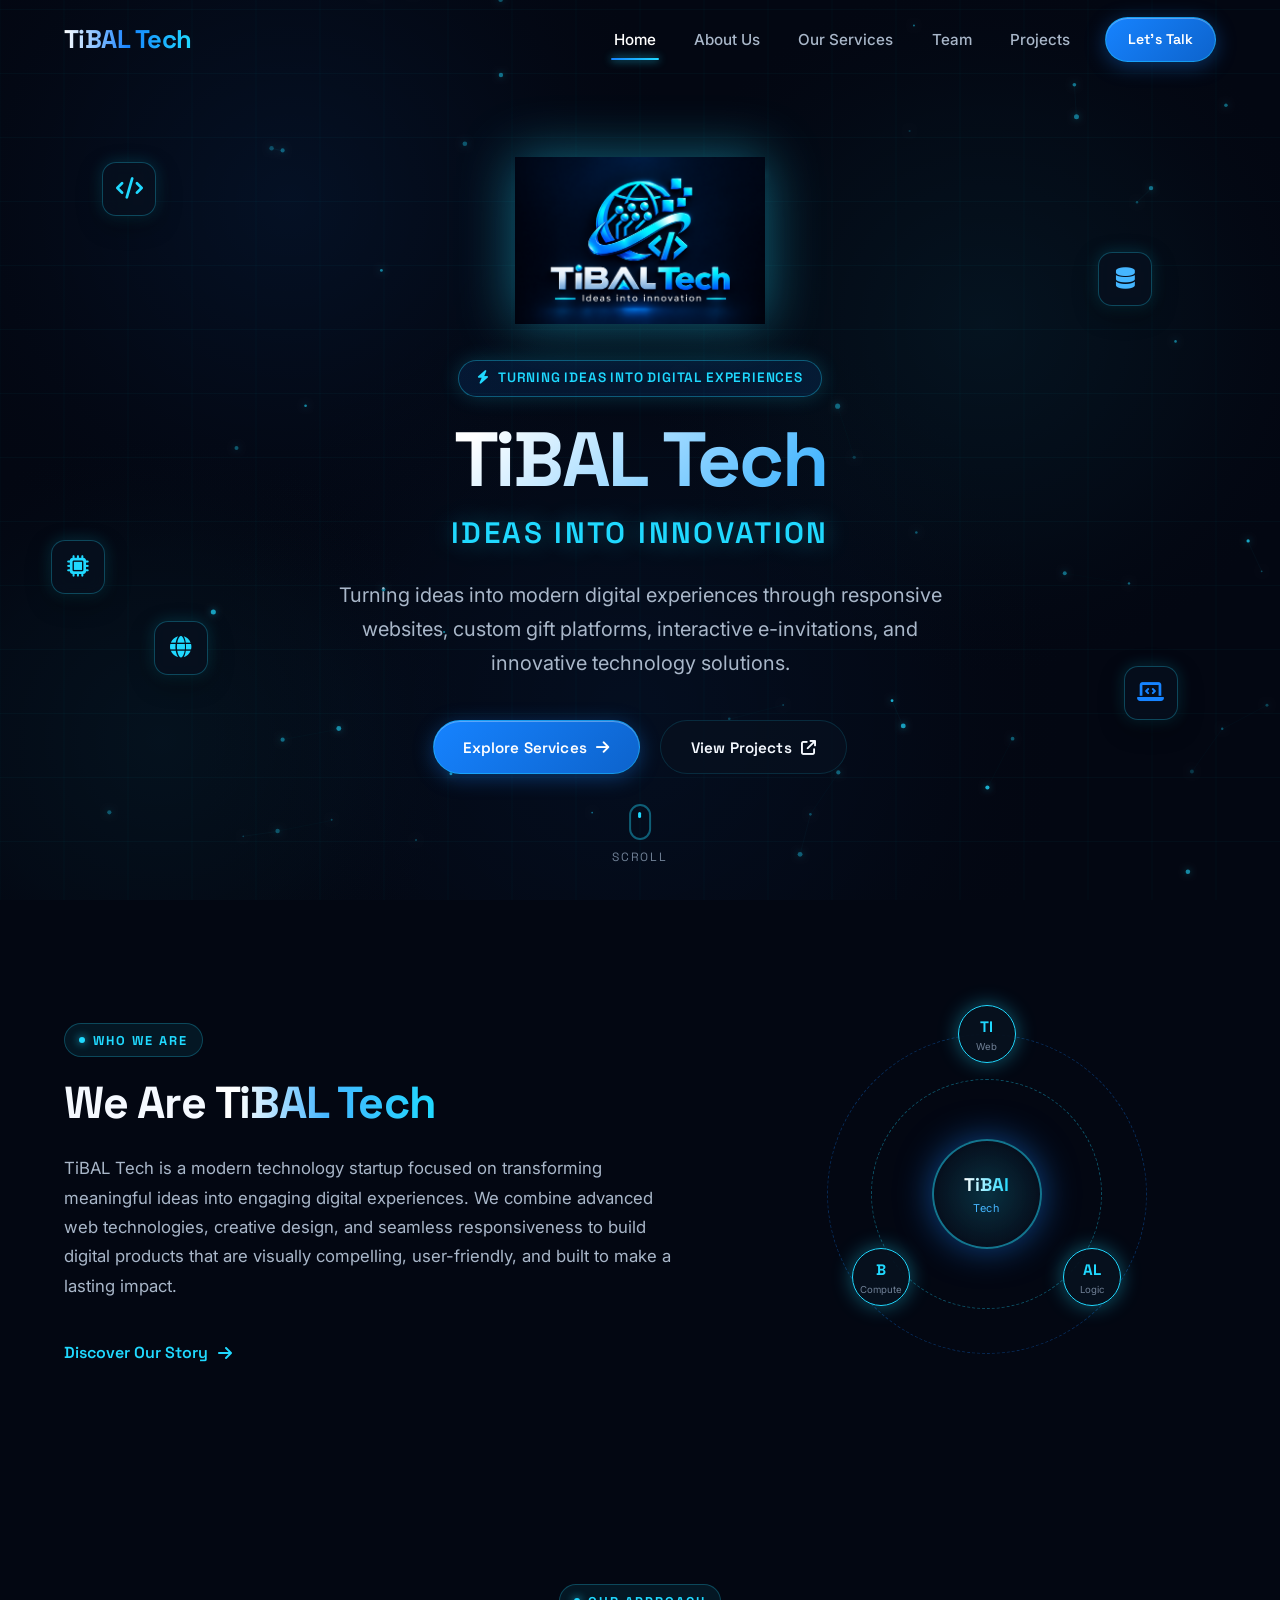
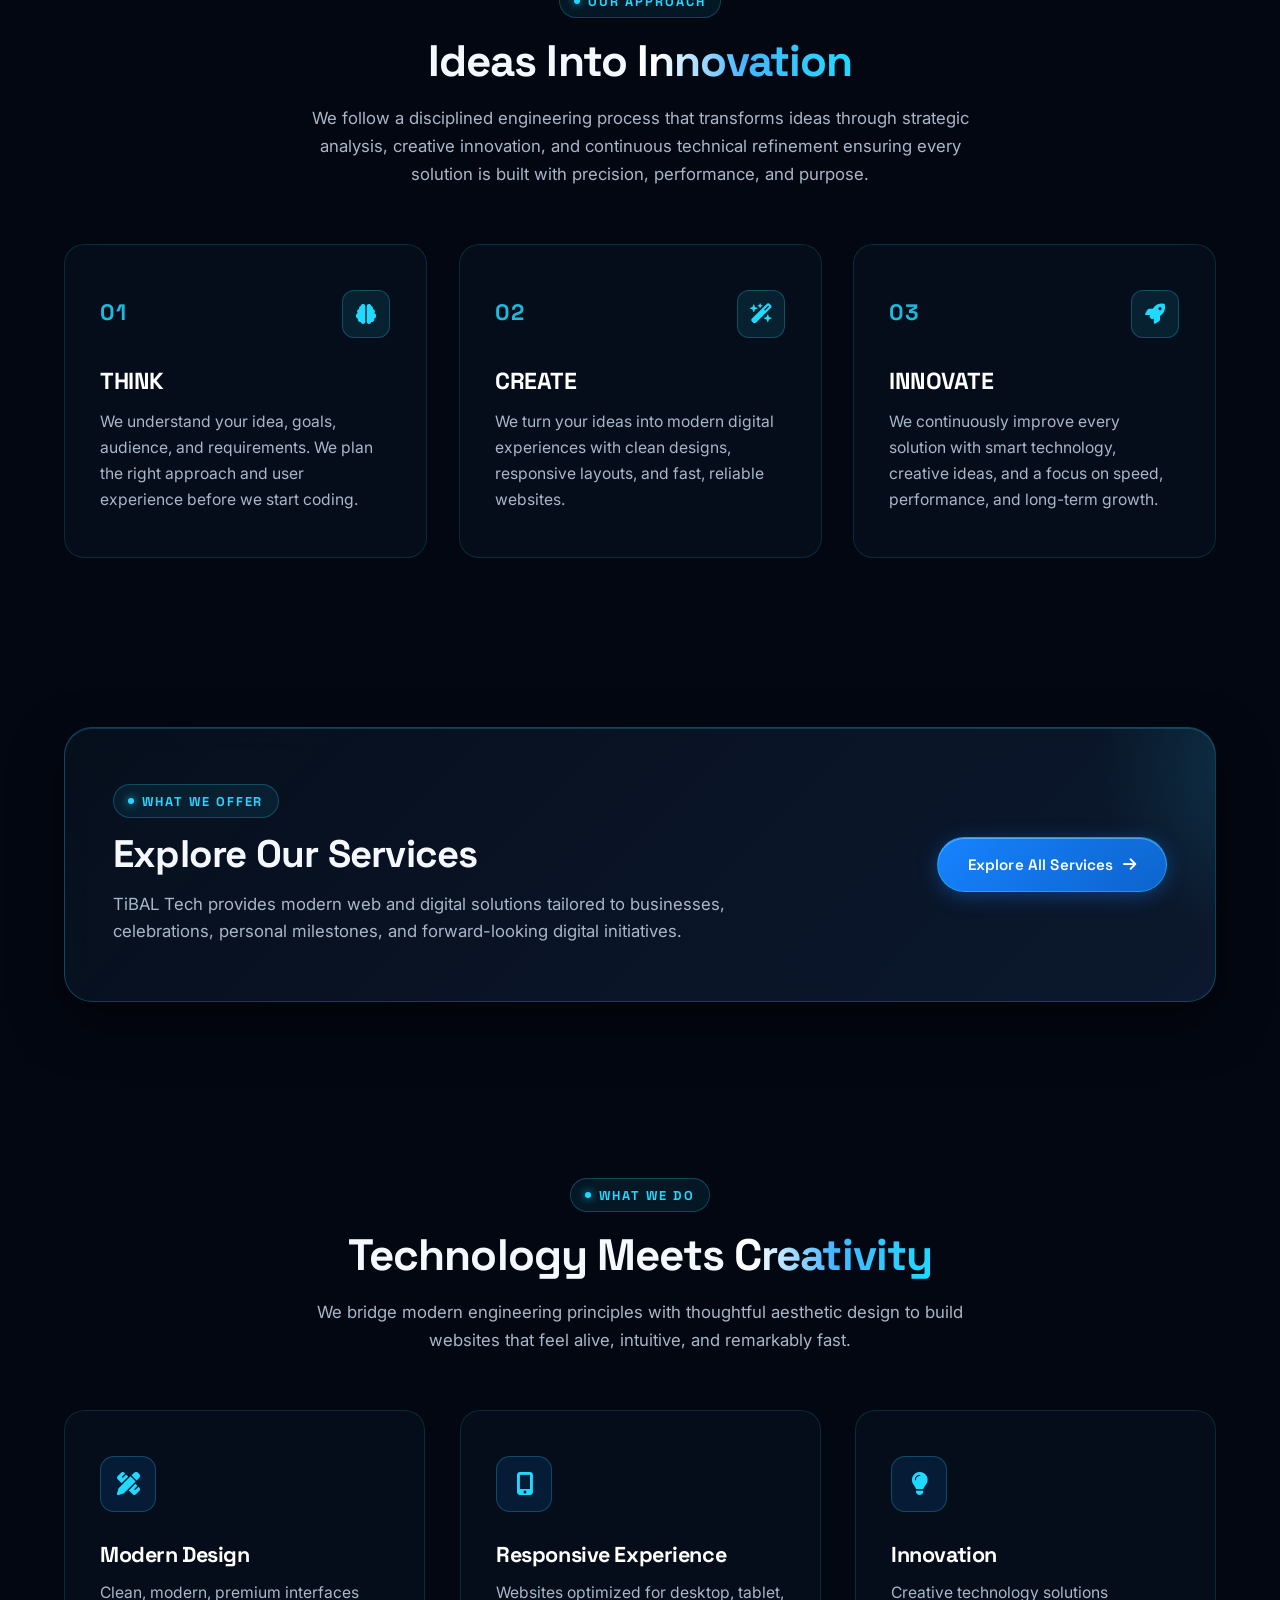
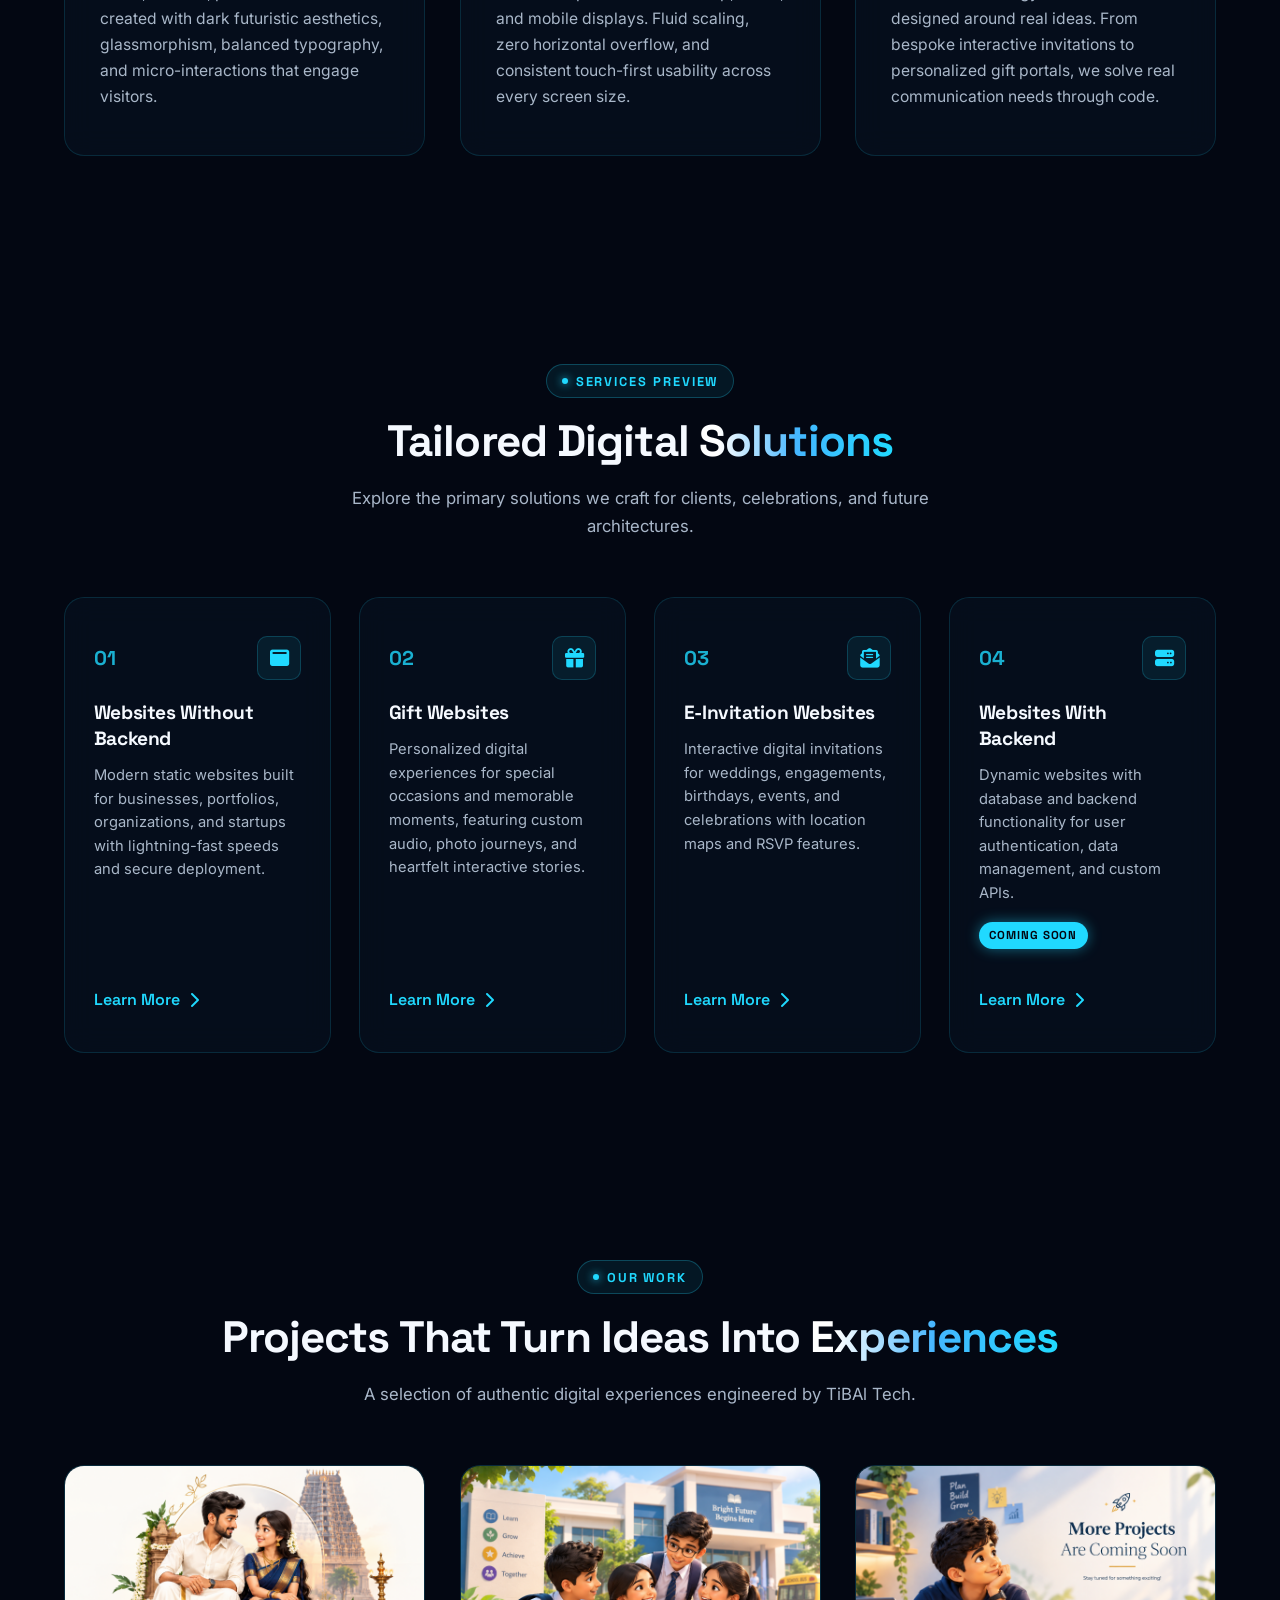
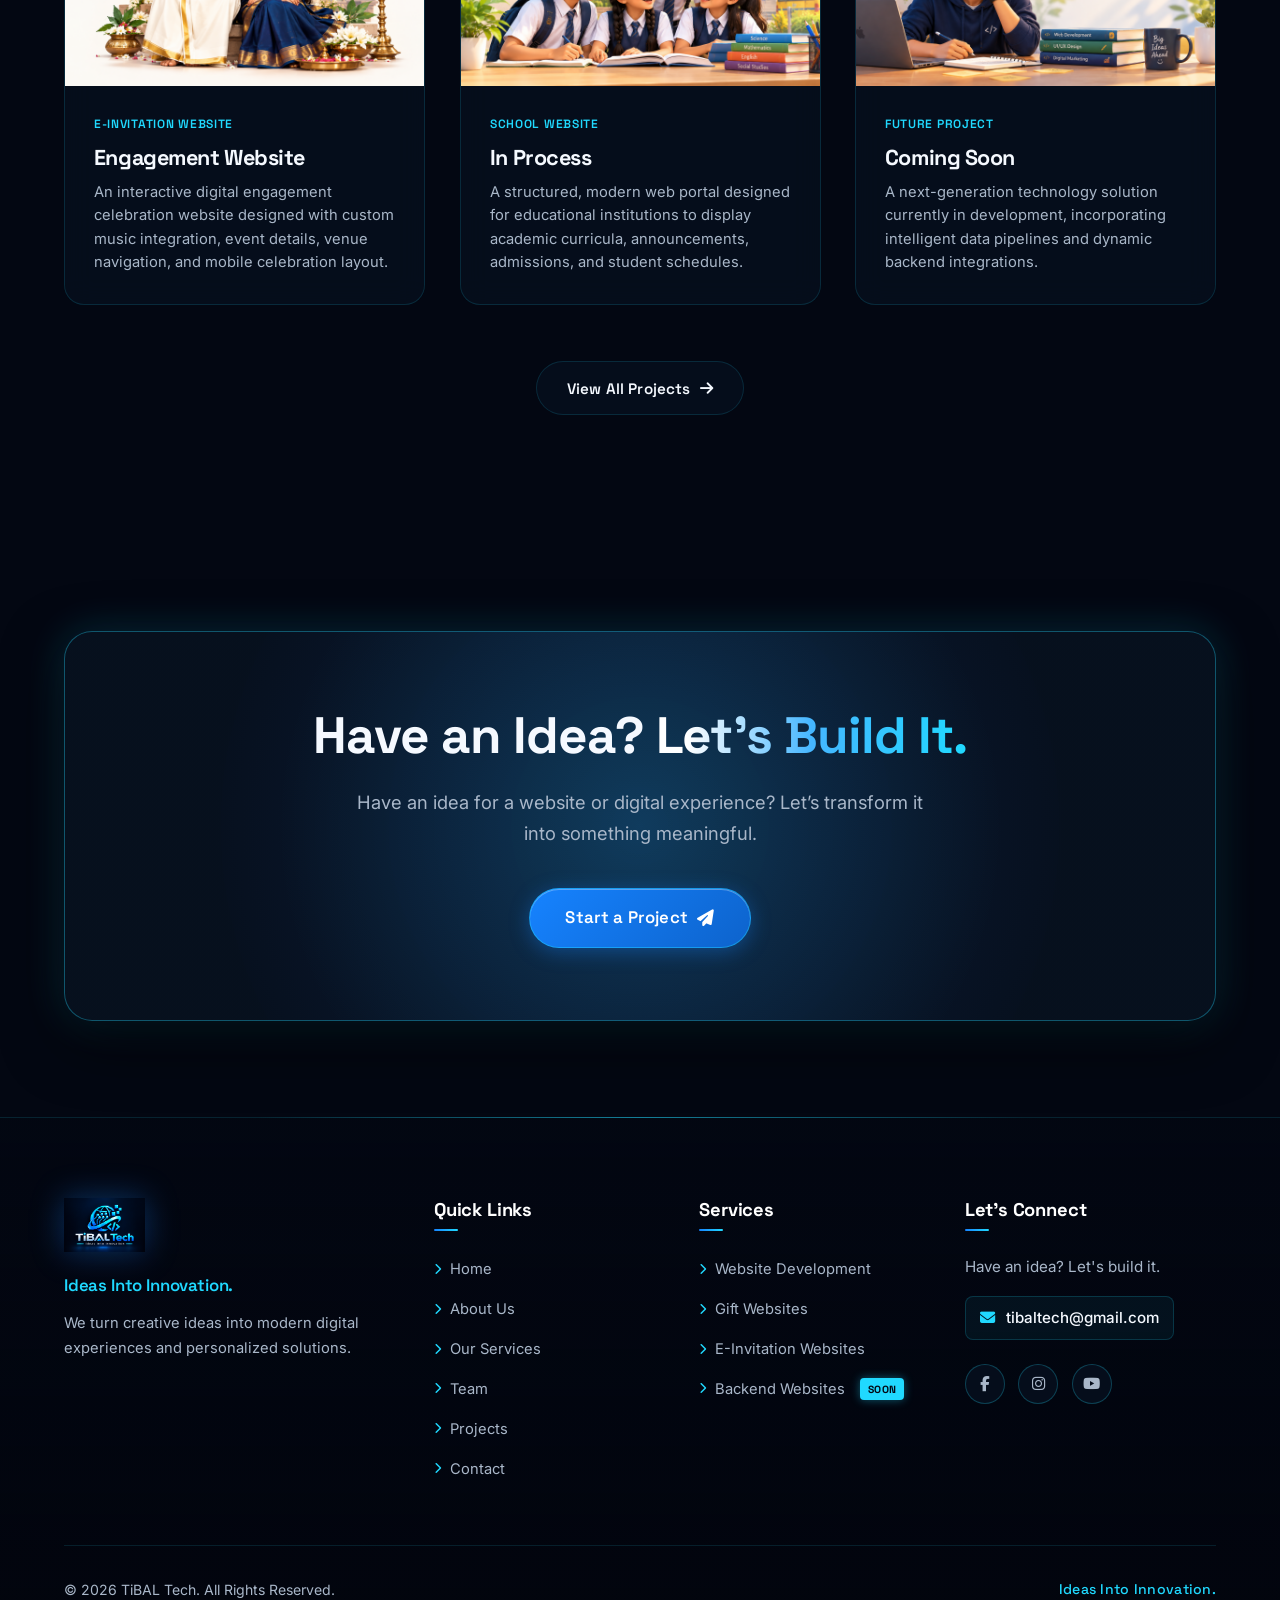
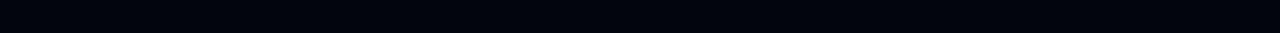
==== commit e61349e8: "First Web" ====
--- a/index.html
+++ b/index.html
@@ -1,754 +1,482 @@
-<!DOCTYPE html>
-<html lang="en">
-
-<head>
-
-    <meta charset="UTF-8">
-
-    <meta name="viewport" content="width=device-width, initial-scale=1.0">
-
-    <title>TiBAl Tech | Ideas Into Innovation</title>
-
-    <meta name="description"
-        content="TiBAl Tech - Ideas Into Innovation. Modern websites, gift websites, personalized products and digital solutions.">
-
-    <link rel="stylesheet" href="css/style.css">
-    <link rel="stylesheet" href="https://cdnjs.cloudflare.com/ajax/libs/font-awesome/6.5.2/css/all.min.css">
-
-</head>
-
-
-<body>
-
-
-    <!-- ========================================
-         HEADER
-    ========================================= -->
-
-    <header class="site-header">
-
-        <div class="container nav-container">
-
-
-            <!-- LOGO -->
-
-            <a href="index.html" class="logo">
-
-                <img src="assets/Header.png" alt="TiBAl Tech">
-
-            </a>
-
-
-            <!-- MOBILE MENU -->
-
-            <button
-                class="menu-toggle"
-                id="menuToggle"
-                aria-label="Open navigation menu"
-                aria-expanded="false">
-
-                ☰
-
-            </button>
-
-
-            <!-- NAVIGATION -->
-
-            <nav class="main-nav" id="mainNav">
-
-                <a href="index.html" class="active">
-                    Home
-                </a>
-
-                <a href="about.html">
-                    About Us
-                </a>
-
-                <a href="services.html">
-                    Our Services
-                </a>
-
-                <a href="team.html">
-                    Team
-                </a>
-
-                <a href="projects.html">
-                    Projects
-                </a>
-
-                <a href="contact.html" class="nav-contact">
-                    Contact
-                </a>
-
-            </nav>
-
-
-        </div>
-
-    </header>
-
-
-
-    <!-- ========================================
-         MAIN
-    ========================================= -->
-
-    <main>
-
-
-        <!-- ====================================
-             HERO
-        ===================================== -->
-
-        <section class="hero">
-
-            <div class="container hero-content">
-
-
-                <!-- LEFT SIDE -->
-
-                <div class="hero-text">
-
-
-                    <p class="hero-tagline">
-                        Ideas Into Innovation
-                    </p>
-
-
-                    <h1>
-
-                        Turning Ideas Into
-
-                        <span>
-                            Digital Experiences.
-                        </span>
-
-                    </h1>
-
-
-                    <p class="hero-description">
-
-                        We create modern websites, creative gift experiences
-                        and personalized digital solutions that bring ideas to life.
-
-                    </p>
-
-
-                    <div class="hero-buttons">
-
-
-                        <a href="services.html" class="btn btn-primary">
-
-                            Explore Our Services
-
-                        </a>
-
-
-                        <a href="contact.html" class="btn btn-secondary">
-
-                            Let's Talk
-
-                        </a>
-
-
-                    </div>
-
-
-                </div>
-
-
-
-                <!-- RIGHT SIDE LOGO -->
-
-                <div class="hero-logo">
-
-                    <div class="logo-glow">
-
-                        <img
-                            src="assets/TiBAl Tech Logo.png"
-                            alt="TiBAl Tech Logo">
-
-                    </div>
-
-                </div>
-
-
-            </div>
-
-        </section>
-
-
-
-        <!-- ====================================
-             WHAT WE DO
-        ===================================== -->
-
-        <section class="what-we-do section">
-
-            <div class="container">
-
-
-                <div class="section-heading">
-
-                    <p class="section-label">
-                        What We Do
-                    </p>
-
-                    <h2>
-                        Creative Solutions For
-                        <span>Your Ideas</span>
-                    </h2>
-
-                    <p>
-                        We transform creative ideas into modern digital
-                        experiences and personalized products.
-                    </p>
-
-                </div>
-
-
-
-                <div class="services-grid">
-
-
-                    <!-- SERVICE 1 -->
-
-                    <div class="service-card">
-
-                        <div class="service-icon">
-                            &lt;/&gt;
-                        </div>
-
-                        <h3>
-                            Websites Without Backend
-                        </h3>
-
-                        <p>
-                            Modern, responsive and professional websites
-                            designed for businesses, organizations and
-                            personal brands.
-                        </p>
-
-                        <a href="services.html">
-                            Learn More →
-                        </a>
-
-                    </div>
-
-
-
-                    <!-- SERVICE 2 -->
-
-                    <div class="service-card">
-
-                        <div class="service-icon">
-                            ♡
-                        </div>
-
-                        <h3>
-                            Gift Websites
-                        </h3>
-
-                        <p>
-                            Creative and memorable websites designed as
-                            unique digital gifts for special occasions.
-                        </p>
-
-                        <a href="services.html">
-                            Learn More →
-                        </a>
-
-                    </div>
-
-
-
-                    <!-- SERVICE 3 -->
-
-                    <div class="service-card">
-
-                        <div class="service-icon">
-                            ✦
-                        </div>
-
-                        <h3>
-                            Customized Products
-                        </h3>
-
-                        <p>
-                            Personalized photo frames and creative gifts
-                            designed to make your special moments memorable.
-                        </p>
-
-                        <a href="services.html">
-                            Learn More →
-                        </a>
-
-                    </div>
-
-
-
-                    <!-- SERVICE 4 -->
-
-                    <div class="service-card coming-soon">
-
-                        <div class="service-icon">
-                            ⚙
-                        </div>
-
-                        <span class="soon-badge">
-                            Coming Soon
-                        </span>
-
-                        <h3>
-                            Websites With Backend
-                        </h3>
-
-                        <p>
-                            Powerful web applications with backend
-                            functionality and database integration.
-                        </p>
-
-                        <a href="services.html">
-                            Coming Soon →
-                        </a>
-
-                    </div>
-
-
-                </div>
-
-            </div>
-
-        </section>
-
-
-
-        <!-- ====================================
-             WHY CHOOSE US
-        ===================================== -->
-
-        <section class="why-us section">
-
-            <div class="container">
-
-
-                <div class="section-heading">
-
-                    <p class="section-label">
-                        Why Choose Us
-                    </p>
-
-                    <h2>
-                        Built With
-                        <span>Purpose</span>
-                    </h2>
-
-                    <p>
-                        We focus on creating useful, creative and
-                        affordable solutions for every idea.
-                    </p>
-
-                </div>
-
-
-
-                <div class="why-grid">
-
-
-                    <!-- ITEM -->
-
-                    <div class="why-card">
-
-                        <div class="why-number">
-                            01
-                        </div>
-
-                        <h3>
-                            Fresh & Creative Ideas
-                        </h3>
-
-                        <p>
-                            We bring fresh thinking and creative approaches
-                            to every project we work on.
-                        </p>
-
-                    </div>
-
-
-
-                    <!-- ITEM -->
-
-                    <div class="why-card">
-
-                        <div class="why-number">
-                            02
-                        </div>
-
-                        <h3>
-                            Modern Designs
-                        </h3>
-
-                        <p>
-                            Clean, responsive and modern designs that work
-                            beautifully across different devices.
-                        </p>
-
-                    </div>
-
-
-
-                    <!-- ITEM -->
-
-                    <div class="why-card">
-
-                        <div class="why-number">
-                            03
-                        </div>
-
-                        <h3>
-                            Quality Development
-                        </h3>
-
-                        <p>
-                            We pay attention to details and aim to deliver
-                            reliable and well-built digital experiences.
-                        </p>
-
-                    </div>
-
-
-
-                    <!-- ITEM -->
-
-                    <div class="why-card">
-
-                        <div class="why-number">
-                            04
-                        </div>
-
-                        <h3>
-                            Personal Attention
-                        </h3>
-
-                        <p>
-                            Every project receives individual attention
-                            instead of following a one-size-fits-all approach.
-                        </p>
-
-                    </div>
-
-
-
-                    <!-- ITEM -->
-
-                    <div class="why-card">
-
-                        <div class="why-number">
-                            05
-                        </div>
-
-                        <h3>
-                            Affordable Solutions
-                        </h3>
-
-                        <p>
-                            Practical solutions designed to provide value
-                            without unnecessary complexity or cost.
-                        </p>
-
-                    </div>
-
-
-
-                    <!-- ITEM -->
-
-                    <div class="why-card">
-
-                        <div class="why-number">
-                            06
-                        </div>
-
-                        <h3>
-                            Ideas First
-                        </h3>
-
-                        <p>
-                            We listen to your idea first and then build
-                            the solution around what you actually need.
-                        </p>
-
-                    </div>
-
-
-                </div>
-
-            </div>
-
-        </section>
-
-
-
-        <!-- ====================================
-             CTA
-        ===================================== -->
-
-        <section class="home-cta">
-
-            <div class="container">
-
-                <div class="cta-box">
-
-                    <p class="section-label">
-                        Have an Idea?
-                    </p>
-
-                    <h2>
-                        Let's Turn Your Idea
-                        <span>Into Reality.</span>
-                    </h2>
-
-                    <p>
-                        Have a website idea, gift concept or creative
-                        project in mind? Let's build something meaningful.
-                    </p>
-
-                    <a href="contact.html" class="btn btn-primary">
-                        Let's Talk
-                    </a>
-
-                </div>
-
-            </div>
-
-        </section>
-
-
-    </main>
-
-
-
-<!-- ========================================
-     FOOTER
-======================================== -->
-
-<footer class="site-footer">
-
-    <div class="container footer-main">
-
-
-        <!-- =================================
-             BRAND
-        ================================== -->
-
-        <div class="footer-brand">
-
-            <img
-                src="assets/Footer.png"
-                alt="TiBAl Tech Logo"
-                class="footer-logo">
-
-            <p class="footer-tagline">
-                Ideas Into Innovation.
-            </p>
-
-            <p class="footer-description">
-                We turn creative ideas into modern
-                digital experiences and personalized
-                solutions.
-            </p>
-
-        </div>
-
-
-
-        <!-- =================================
-             QUICK LINKS
-        ================================== -->
-
-        <div class="footer-column">
-
-            <h3>
-                Quick Links
-            </h3>
-
-            <a href="index.html">
-                <i class="fa-solid fa-chevron-right"></i>
-                Home
-            </a>
-
-            <a href="about.html">
-                <i class="fa-solid fa-chevron-right"></i>
-                About Us
-            </a>
-
-            <a href="services.html">
-                <i class="fa-solid fa-chevron-right"></i>
-                Our Services
-            </a>
-
-            <a href="team.html">
-                <i class="fa-solid fa-chevron-right"></i>
-                Team
-            </a>
-
-            <a href="projects.html">
-                <i class="fa-solid fa-chevron-right"></i>
-                Projects
-            </a>
-
-            <a href="contact.html">
-                <i class="fa-solid fa-chevron-right"></i>
-                Contact
-            </a>
-
-        </div>
-
-
-
-        <!-- =================================
-             SERVICES
-        ================================== -->
-
-        <div class="footer-column">
-
-            <h3>
-                Services
-            </h3>
-
-            <a href="services.html">
-                <i class="fa-solid fa-chevron-right"></i>
-                Website Development
-            </a>
-
-            <a href="services.html">
-                <i class="fa-solid fa-chevron-right"></i>
-                Gift Websites
-            </a>
-
-            <a href="services.html">
-                <i class="fa-solid fa-chevron-right"></i>
-                Personalized Gifts
-            </a>
-
-            <a href="services.html">
-                <i class="fa-solid fa-chevron-right"></i>
-                Backend Websites
-                <span class="footer-soon">
-                    Soon
-                </span>
-            </a>
-
-        </div>
-
-
-
-        <!-- =================================
-             CONTACT
-        ================================== -->
-
-        <div class="footer-column footer-contact">
-
-            <h3>
-                Let's Connect
-            </h3>
-
-            <p>
-                Have an idea? Let's build it.
-            </p>
-
-
-            <!-- EMAIL -->
-
-            <a
-                href="mailto:tibaltech@gmail.com"
-                class="footer-email">
-
-                <i class="fa-regular fa-envelope"></i>
-
-                tibaltech@gmail.com
-
-            </a>
-
-
-
-            <!-- SOCIAL MEDIA -->
-
-            <div class="footer-social">
-
-
-                <!-- FACEBOOK -->
-
-                <a
-                    href="#"
-                    target="_blank"
-                    aria-label="Facebook">
-
-                    <i class="fa-brands fa-facebook-f"></i>
-
-                </a>
-
-
-                <!-- INSTAGRAM -->
-
-                <a
-                    href="#"
-                    target="_blank"
-                    aria-label="Instagram">
-
-                    <i class="fa-brands fa-instagram"></i>
-
-                </a>
-
-
-                <!-- YOUTUBE -->
-
-                <a
-                    href="#"
-                    target="_blank"
-                    aria-label="YouTube">
-
-                    <i class="fa-brands fa-youtube"></i>
-
-                </a>
-
-
-            </div>
-
-        </div>
-
-
-    </div>
-
-
-
-    <!-- ========================================
-         FOOTER BOTTOM
-    ========================================= -->
-
-    <div class="footer-bottom">
-
-        <div class="container footer-bottom-content">
-
-            <p>
-                © 2026 TiBAl Tech. All Rights Reserved.
-            </p>
-
-            <p class="footer-bottom-tagline">
-                Ideas Into Innovation.
-            </p>
-
-        </div>
-
-    </div>
-
-</footer>
-
-
-    <!-- JAVASCRIPT -->
-
-    <script src="js/script.js"></script>
-
-
-</body>
-
-</html>+<!DOCTYPE html>
+<html lang="en">
+<head>
+  <meta charset="UTF-8">
+  <meta name="viewport" content="width=device-width, initial-scale=1.0">
+  <title>TiBAL Tech — Ideas Into Innovation | Modern Technology Startup</title>
+  <meta name="description" content="TiBAl Tech transforms ideas into modern digital experiences through technology, creativity, responsive design, and innovative web solutions.">
+
+  <!-- Google Fonts -->
+  <link rel="preconnect" href="https://fonts.googleapis.com">
+  <link rel="preconnect" href="https://fonts.gstatic.com" crossorigin>
+  <link href="https://fonts.googleapis.com/css2?family=Inter:wght@300;400;500;600;700&family=Space+Grotesk:wght@400;500;600;700&display=swap" rel="stylesheet">
+
+  <!-- Font Awesome 6 -->
+  <link rel="stylesheet" href="https://cdnjs.cloudflare.com/ajax/libs/font-awesome/6.5.1/css/all.min.css">
+
+  <!-- Stylesheets -->
+  <link rel="stylesheet" href="css/home.css">
+  <link rel="stylesheet" href="css/footer.css">
+</head>
+<body>
+
+  <!-- Animated Background Canvas -->
+  <canvas id="bg-canvas"></canvas>
+
+  <!-- 1. Header / Navbar (Text Only Brand, No Logo) -->
+  <header class="navbar" id="navbar">
+    <div class="container">
+      <a href="index.html" class="nav-brand" aria-label="TiBAL Tech Home">TiBAL Tech</a>
+
+      <nav aria-label="Primary Navigation">
+        <ul class="nav-menu" id="nav-menu">
+          <li class="nav-item"><a href="index.html" class="nav-link active">Home</a></li>
+          <li class="nav-item"><a href="about.html" class="nav-link">About Us</a></li>
+          <li class="nav-item"><a href="services.html" class="nav-link">Our Services</a></li>
+          <li class="nav-item"><a href="team.html" class="nav-link">Team</a></li>
+          <li class="nav-item"><a href="projects.html" class="nav-link">Projects</a></li>
+          <li class="nav-item"><a href="contact.html" class="btn btn-primary nav-cta">Let's Talk</a></li>
+        </ul>
+      </nav>
+
+      <button class="nav-toggle" id="nav-toggle" aria-label="Toggle navigation menu" aria-expanded="false">
+        <span></span>
+        <span></span>
+        <span></span>
+      </button>
+    </div>
+  </header>
+
+  <!-- Main Content -->
+  <main id="main-content">
+
+    <!-- 2. Hero Section (Prominently displays assets/logo.png) -->
+    <section class="hero-section" id="hero">
+      <!-- Floating Technology Icons -->
+      <div class="floating-tech-icon tech-icon-1" aria-hidden="true" title="Code"><i class="fa-solid fa-code"></i></div>
+      <div class="floating-tech-icon tech-icon-2" aria-hidden="true" title="Database"><i class="fa-solid fa-database"></i></div>
+      <div class="floating-tech-icon tech-icon-3" aria-hidden="true" title="Globe"><i class="fa-solid fa-globe"></i></div>
+      <div class="floating-tech-icon tech-icon-4" aria-hidden="true" title="Laptop"><i class="fa-solid fa-laptop-code"></i></div>
+      <div class="floating-tech-icon tech-icon-5" aria-hidden="true" title="AI / Microchip"><i class="fa-solid fa-microchip"></i></div>
+
+      <div class="container">
+        <div class="hero-content reveal">
+          <!-- Prominent Official TiBAl Tech Logo -->
+          <div class="hero-logo-wrapper">
+            <img src="assets/logo.png" alt="TiBAl Tech Official Logo" class="hero-logo-img">
+          </div>
+
+          <!-- Small Badge -->
+          <div>
+            <span class="hero-badge">
+              <i class="fa-solid fa-bolt"></i> Turning Ideas Into Digital Experiences
+            </span>
+          </div>
+
+          <!-- Main Company Name & Slogan -->
+          <h1 class="hero-title">TiBAL Tech</h1>
+          <p class="hero-slogan">Ideas Into Innovation</p>
+
+          <!-- Description -->
+          <p class="hero-desc">
+            Turning ideas into modern digital experiences through responsive websites, custom gift platforms, interactive e-invitations, and innovative technology solutions.
+          </p>
+
+          <!-- Action Buttons -->
+          <div class="hero-actions">
+            <a href="services.html" class="btn btn-primary">
+              <span>Explore Services</span>
+              <i class="fa-solid fa-arrow-right"></i>
+            </a>
+            <a href="projects.html" class="btn btn-secondary">
+              <span>View Projects</span>
+              <i class="fa-solid fa-arrow-up-right-from-square"></i>
+            </a>
+          </div>
+        </div>
+      </div>
+
+      <!-- Scroll Indicator -->
+      <a href="#who-we-are" class="hero-scroll-indicator" aria-label="Scroll down to Who We Are">
+        <div class="mouse-icon">
+          <div class="mouse-wheel"></div>
+        </div>
+        <span>Scroll</span>
+      </a>
+    </section>
+
+    <!-- 3. WHO WE ARE Section -->
+    <section class="who-we-are-section" id="who-we-are">
+      <div class="container">
+        <div class="who-grid">
+          <!-- Text Content -->
+          <div class="who-text reveal">
+            <span class="section-tag">WHO WE ARE</span>
+            <h2>We Are <span class="gradient-text">TiBAL Tech</span></h2>
+            <p>
+              TiBAL Tech is a modern technology startup focused on transforming meaningful ideas into engaging digital experiences. We combine advanced web technologies, creative design, and seamless responsiveness to build digital products that are visually compelling, user-friendly, and built to make a lasting impact.
+            </p>
+            
+            <a href="about.html" class="who-link">
+              <span>Discover Our Story</span>
+              <i class="fa-solid fa-arrow-right"></i>
+            </a>
+          </div>
+
+          <!-- Futuristic Circular/Orbit Graphic -->
+          <div class="orbital-graphic-container reveal delay-2">
+            <div class="orbit-core">
+              <div class="orbit-ring orbit-ring-1"></div>
+              <div class="orbit-ring orbit-ring-2"></div>
+
+              <!-- Center Orb -->
+              <div class="orbit-center-orb">
+                <span>TiBAl</span>
+                <small>Tech</small>
+              </div>
+
+              <!-- Orbiting Nodes: TI, B, AL -->
+              <div class="orbit-node node-ti" title="Tim Berners-Lee — Inventor of the World Wide Web">
+                <strong>TI</strong>
+                <span>Web</span>
+              </div>
+              <div class="orbit-node node-b" title="Charles Babbage — Pioneer of Computing Engines">
+                <strong>B</strong>
+                <span>Compute</span>
+              </div>
+              <div class="orbit-node node-al" title="Alan Turing — Father of Modern Computing & AI">
+                <strong>AL</strong>
+                <span>Logic</span>
+              </div>
+            </div>
+          </div>
+        </div>
+      </div>
+    </section>
+
+    <!-- 4. OUR APPROACH Section -->
+    <section class="approach-section" id="our-approach">
+      <div class="container">
+        <div class="section-header reveal">
+          <span class="section-tag">OUR APPROACH</span>
+          <h2 class="section-title">Ideas Into <span class="gradient-text">Innovation</span></h2>
+          <p class="section-desc">We follow a disciplined engineering process that transforms ideas through strategic analysis, creative innovation, and continuous technical refinement ensuring every solution is built with precision, performance, and purpose.</p>
+        </div>
+
+        <div class="approach-grid">
+          <!-- Card 1: THINK -->
+          <div class="glass-card approach-card reveal delay-1 tilt-card">
+            <div class="approach-card-header">
+              <span class="approach-number">01</span>
+              <div class="approach-icon"><i class="fa-solid fa-brain"></i></div>
+            </div>
+            <h3>THINK</h3>
+            <p>We understand your idea, goals, audience, and requirements. We plan the right approach and user experience before we start coding.</p>
+          </div>
+
+          <!-- Card 2: CREATE -->
+          <div class="glass-card approach-card reveal delay-2 tilt-card">
+            <div class="approach-card-header">
+              <span class="approach-number">02</span>
+              <div class="approach-icon"><i class="fa-solid fa-wand-magic-sparkles"></i></div>
+            </div>
+            <h3>CREATE</h3>
+            <p>We turn your ideas into modern digital experiences with clean designs, responsive layouts, and fast, reliable websites.</p>
+          </div>
+
+          <!-- Card 3: INNOVATE -->
+          <div class="glass-card approach-card reveal delay-3 tilt-card">
+            <div class="approach-card-header">
+              <span class="approach-number">03</span>
+              <div class="approach-icon"><i class="fa-solid fa-rocket"></i></div>
+            </div>
+            <h3>INNOVATE</h3>
+            <p>We continuously improve every solution with smart technology, creative ideas, and a focus on speed, performance, and long-term growth.</p>
+          </div>
+        </div>
+      </div>
+    </section>
+
+    <!-- 5. WHAT WE OFFER / EXPLORE SERVICES Section -->
+    <section class="explore-services-section">
+      <div class="container">
+        <div class="explore-cta-container reveal">
+          <div class="explore-cta-text">
+            <span class="section-tag">WHAT WE OFFER</span>
+            <h2>Explore Our Services</h2>
+            <p>
+              TiBAL Tech provides modern web and digital solutions tailored to businesses, celebrations, personal milestones, and forward-looking digital initiatives.
+            </p>
+          </div>
+          <a href="services.html" class="btn btn-primary">
+            <span>Explore All Services</span>
+            <i class="fa-solid fa-arrow-right"></i>
+          </a>
+        </div>
+      </div>
+    </section>
+
+    <!-- 6. WHAT WE DO Section -->
+    <section class="what-we-do-section" id="what-we-do">
+      <div class="container">
+        <div class="section-header reveal">
+          <span class="section-tag">WHAT WE DO</span>
+          <h2 class="section-title">Technology Meets <span class="gradient-text">Creativity</span></h2>
+          <p class="section-desc">We bridge modern engineering principles with thoughtful aesthetic design to build websites that feel alive, intuitive, and remarkably fast.</p>
+        </div>
+
+        <div class="feature-blocks-grid">
+          <!-- Feature 1 -->
+          <div class="glass-card feature-block reveal delay-1 tilt-card">
+            <div class="feature-icon-wrapper">
+              <i class="fa-solid fa-pen-ruler"></i>
+            </div>
+            <h3>Modern Design</h3>
+            <p>Clean, modern, premium interfaces created with dark futuristic aesthetics, glassmorphism, balanced typography, and micro-interactions that engage visitors.</p>
+          </div>
+
+          <!-- Feature 2 -->
+          <div class="glass-card feature-block reveal delay-2 tilt-card">
+            <div class="feature-icon-wrapper">
+              <i class="fa-solid fa-mobile-screen-button"></i>
+            </div>
+            <h3>Responsive Experience</h3>
+            <p>Websites optimized for desktop, tablet, and mobile displays. Fluid scaling, zero horizontal overflow, and consistent touch-first usability across every screen size.</p>
+          </div>
+
+          <!-- Feature 3 -->
+          <div class="glass-card feature-block reveal delay-3 tilt-card">
+            <div class="feature-icon-wrapper">
+              <i class="fa-solid fa-lightbulb"></i>
+            </div>
+            <h3>Innovation</h3>
+            <p>Creative technology solutions designed around real ideas. From bespoke interactive invitations to personalized gift portals, we solve real communication needs through code.</p>
+          </div>
+        </div>
+      </div>
+    </section>
+
+    <!-- 7. SERVICES PREVIEW (4 Cards) -->
+    <section class="services-preview-section" id="services-preview">
+      <div class="container">
+        <div class="section-header reveal">
+          <span class="section-tag">SERVICES PREVIEW</span>
+          <h2 class="section-title">Tailored Digital <span class="gradient-text">Solutions</span></h2>
+          <p class="section-desc">Explore the primary solutions we craft for clients, celebrations, and future architectures.</p>
+        </div>
+
+        <div class="services-preview-grid">
+          <!-- Service Card 01 -->
+          <div class="glass-card service-preview-card reveal delay-1 tilt-card">
+            <div class="service-card-top">
+              <div class="service-card-num-row">
+                <span class="service-num">01</span>
+                <div class="service-preview-icon"><i class="fa-solid fa-window-maximize"></i></div>
+              </div>
+              <h3>Websites Without Backend</h3>
+              <p>Modern static websites built for businesses, portfolios, organizations, and startups with lightning-fast speeds and secure deployment.</p>
+            </div>
+            <a href="services.html#static-websites" class="who-link">Learn More <i class="fa-solid fa-chevron-right"></i></a>
+          </div>
+
+          <!-- Service Card 02 -->
+          <div class="glass-card service-preview-card reveal delay-2 tilt-card">
+            <div class="service-card-top">
+              <div class="service-card-num-row">
+                <span class="service-num">02</span>
+                <div class="service-preview-icon"><i class="fa-solid fa-gift"></i></div>
+              </div>
+              <h3>Gift Websites</h3>
+              <p>Personalized digital experiences for special occasions and memorable moments, featuring custom audio, photo journeys, and heartfelt interactive stories.</p>
+            </div>
+            <a href="services.html#gift-websites" class="who-link">Learn More <i class="fa-solid fa-chevron-right"></i></a>
+          </div>
+
+          <!-- Service Card 03 -->
+          <div class="glass-card service-preview-card reveal delay-3 tilt-card">
+            <div class="service-card-top">
+              <div class="service-card-num-row">
+                <span class="service-num">03</span>
+                <div class="service-preview-icon"><i class="fa-solid fa-envelope-open-text"></i></div>
+              </div>
+              <h3>E-Invitation Websites</h3>
+              <p>Interactive digital invitations for weddings, engagements, birthdays, events, and celebrations with location maps and RSVP features.</p>
+            </div>
+            <a href="services.html#invitation-websites" class="who-link">Learn More <i class="fa-solid fa-chevron-right"></i></a>
+          </div>
+
+          <!-- Service Card 04 -->
+          <div class="glass-card service-preview-card reveal delay-4 tilt-card">
+            <div class="service-card-top">
+              <div class="service-card-num-row">
+                <span class="service-num">04</span>
+                <div class="service-preview-icon"><i class="fa-solid fa-server"></i></div>
+              </div>
+              <h3>Websites With Backend</h3>
+              <p>Dynamic websites with database and backend functionality for user authentication, data management, and custom APIs.</p>
+              <span class="badge-coming-soon">COMING SOON</span>
+            </div>
+            <a href="services.html#backend-websites" class="who-link">Learn More <i class="fa-solid fa-chevron-right"></i></a>
+          </div>
+        </div>
+      </div>
+    </section>
+
+    <!-- 8. PROJECT PREVIEW (OUR WORK) -->
+    <section class="projects-preview-section" id="projects-preview">
+      <div class="container">
+        <div class="section-header reveal">
+          <span class="section-tag">OUR WORK</span>
+          <h2 class="section-title">Projects That Turn Ideas Into <span class="gradient-text">Experiences</span></h2>
+          <p class="section-desc">A selection of authentic digital experiences engineered by TiBAl Tech.</p>
+        </div>
+
+        <div class="projects-preview-grid">
+          <!-- Project 1: NaveenKumar & Sona -->
+          <div class="glass-card project-preview-card reveal delay-1 tilt-card">
+            <div class="project-preview-img-wrap">
+              <img src="assets/projects/ring_exchange.png" alt="NaveenKumar & Sona E-Invitation Preview" loading="lazy">
+            </div>
+            <div class="project-preview-info">
+              <span class="project-cat-badge">E-Invitation Website</span>
+              <h3>Engagement Website</h3>
+              <p>An interactive digital engagement celebration website designed with custom music integration, event details, venue navigation, and mobile celebration layout.</p>
+            </div>
+          </div>
+
+          <!-- Project 2: School Website -->
+          <div class="glass-card project-preview-card reveal delay-2 tilt-card">
+            <div class="project-preview-img-wrap">
+              <img src="assets/projects/School_website.png" alt="School Website Preview" loading="lazy">
+            </div>
+            <div class="project-preview-info">
+              <span class="project-cat-badge">School Website</span>
+              <h3>In Process</h3>
+              <p>A structured, modern web portal designed for educational institutions to display academic curricula, announcements, admissions, and student schedules.</p>
+            </div>
+          </div>
+
+          <!-- Project 3: Coming Soon -->
+          <div class="glass-card project-preview-card reveal delay-3 tilt-card">
+            <div class="project-preview-img-wrap">
+              <img src="assets/projects/more_projects.png" alt="Coming Soon Future Project Preview" loading="lazy">
+            </div>
+            <div class="project-preview-info">
+              <span class="project-cat-badge">Future Project</span>
+              <h3>Coming Soon</h3>
+              <p>A next-generation technology solution currently in development, incorporating intelligent data pipelines and dynamic backend integrations.</p>
+            </div>
+          </div>
+        </div>
+
+        <div class="projects-center-btn reveal">
+          <a href="projects.html" class="btn btn-secondary">
+            <span>View All Projects</span>
+            <i class="fa-solid fa-arrow-right"></i>
+          </a>
+        </div>
+      </div>
+    </section>
+
+    <!-- 9. FINAL CTA Section -->
+    <section class="final-cta-section" id="final-cta">
+      <div class="container">
+        <div class="final-cta-box reveal">
+          <h2>Have an Idea? <span class="gradient-text">Let’s Build It.</span></h2>
+          <p>Have an idea for a website or digital experience? Let’s transform it into something meaningful.</p>
+          <a href="contact.html" class="btn btn-primary">
+            <span>Start a Project</span>
+            <i class="fa-solid fa-paper-plane"></i>
+          </a>
+        </div>
+      </div>
+    </section>
+
+  </main>
+
+  <!-- 10. Shared Wide Professional Dark Footer -->
+  <footer class="site-footer">
+    <div class="container">
+      <div class="footer-grid">
+        <!-- Column 1 — Brand -->
+        <div class="footer-col-brand">
+          <img src="assets/logo.png" alt="TiBAl Tech Official Logo" class="footer-logo-img">
+          <div class="footer-slogan">Ideas Into Innovation.</div>
+          <p class="footer-desc">
+            We turn creative ideas into modern digital experiences and personalized solutions.
+          </p>
+        </div>
+
+        <!-- Column 2 — Quick Links -->
+        <div class="footer-col-links">
+          <h4 class="footer-col-title">Quick Links</h4>
+          <ul class="footer-links">
+            <li><a href="index.html"><i class="fa-solid fa-chevron-right"></i> Home</a></li>
+            <li><a href="about.html"><i class="fa-solid fa-chevron-right"></i> About Us</a></li>
+            <li><a href="services.html"><i class="fa-solid fa-chevron-right"></i> Our Services</a></li>
+            <li><a href="team.html"><i class="fa-solid fa-chevron-right"></i> Team</a></li>
+            <li><a href="projects.html"><i class="fa-solid fa-chevron-right"></i> Projects</a></li>
+            <li><a href="contact.html"><i class="fa-solid fa-chevron-right"></i> Contact</a></li>
+          </ul>
+        </div>
+
+        <!-- Column 3 — Services -->
+        <div class="footer-col-services">
+          <h4 class="footer-col-title">Services</h4>
+          <ul class="footer-links">
+            <li><a href="services.html#static-websites"><i class="fa-solid fa-chevron-right"></i> Website Development</a></li>
+            <li><a href="services.html#gift-websites"><i class="fa-solid fa-chevron-right"></i> Gift Websites</a></li>
+            <li><a href="services.html#invitation-websites"><i class="fa-solid fa-chevron-right"></i> E-Invitation Websites</a></li>
+            <li>
+              <a href="services.html#backend-websites">
+                <i class="fa-solid fa-chevron-right"></i> Backend Websites <span class="footer-badge-soon">SOON</span>
+              </a>
+            </li>
+          </ul>
+        </div>
+
+        <!-- Column 4 — Let's Connect -->
+        <div class="footer-col-connect">
+          <h4 class="footer-col-title">Let's Connect</h4>
+          <p class="footer-connect-text">Have an idea? Let's build it.</p>
+          <a href="mailto:tibaltech@gmail.com" class="footer-email-link">
+            <i class="fa-solid fa-envelope"></i>
+            <span>tibaltech@gmail.com</span>
+          </a>
+          <div class="footer-socials">
+            <a href="https://www.facebook.com/people/Tibal-Tech/61595180819305/?sk=followers" target="_blank" rel="noopener noreferrer" class="footer-social-btn" aria-label="TiBAl Tech on Facebook">
+              <i class="fa-brands fa-facebook-f"></i>
+            </a>
+            <a href="https://www.instagram.com/tibal_tech.off" target="_blank" rel="noopener noreferrer" class="footer-social-btn" aria-label="TiBAl Tech on Instagram">
+              <i class="fa-brands fa-instagram"></i>
+            </a>
+            <a href="https://www.youtube.com/@TiBALTech" target="_blank" rel="noopener noreferrer" class="footer-social-btn" aria-label="TiBAl Tech on YouTube">
+              <i class="fa-brands fa-youtube"></i>
+            </a>
+          </div>
+        </div>
+      </div>
+
+      <!-- Footer Bottom -->
+      <div class="footer-separator"></div>
+      <div class="footer-bottom">
+        <div class="footer-bottom-copy">
+          &copy; 2026 TiBAL Tech. All Rights Reserved.
+        </div>
+        <div class="footer-bottom-slogan">
+          Ideas Into Innovation.
+        </div>
+      </div>
+    </div>
+  </footer>
+
+  <!-- 17. Back to Top Button -->
+  <button id="back-to-top" aria-label="Scroll back to top of page">
+    <i class="fa-solid fa-chevron-up"></i>
+  </button>
+
+  <!-- JavaScript Files -->
+  <script src="js/background.js"></script>
+  <script src="js/script.js"></script>
+</body>
+</html>
--- a/css/home.css
+++ b/css/home.css
@@ -0,0 +1,829 @@
+/* ==========================================================================
+   TiBAl Tech - Home Page Stylesheet (css/home.css)
+   ========================================================================== */
+
+@import url('global.css');
+
+/* ==========================================================================
+   Hero Section
+   ========================================================================== */
+.hero-section {
+  min-height: 100vh;
+  display: flex;
+  align-items: center;
+  justify-content: center;
+  text-align: center;
+  padding-top: calc(var(--nav-height) + 2rem);
+  padding-bottom: 5rem;
+  position: relative;
+  overflow: hidden;
+}
+
+.hero-content {
+  position: relative;
+  z-index: 2;
+  max-width: 860px;
+  margin: 0 auto;
+}
+
+/* Official Logo in Hero */
+.hero-logo-wrapper {
+  margin-bottom: 1.8rem;
+  display: inline-block;
+  position: relative;
+}
+
+.hero-logo-img {
+  width: 100%;
+  max-width: 250px;
+  height: auto;
+  object-fit: contain;
+  filter: drop-shadow(0 0 28px rgba(32, 217, 255, 0.45));
+  animation: heroLogoFloat 6s ease-in-out infinite;
+  transition: transform 0.4s ease;
+}
+
+.hero-logo-img:hover {
+  transform: scale(1.04);
+}
+
+@keyframes heroLogoFloat {
+  0%, 100% {
+    transform: translateY(0);
+  }
+  50% {
+    transform: translateY(-8px);
+  }
+}
+
+/* Hero Badge */
+.hero-badge {
+  display: inline-flex;
+  align-items: center;
+  gap: 0.5rem;
+  padding: 0.4rem 1.1rem;
+  font-family: var(--font-heading);
+  font-size: 0.85rem;
+  font-weight: 600;
+  letter-spacing: 0.06em;
+  text-transform: uppercase;
+  color: var(--cyan);
+  background: rgba(22, 131, 255, 0.12);
+  border: 1px solid rgba(32, 217, 255, 0.35);
+  border-radius: var(--radius-full);
+  margin-bottom: 1.25rem;
+  box-shadow: 0 0 20px rgba(32, 217, 255, 0.2);
+}
+
+.hero-badge i {
+  color: var(--cyan);
+  font-size: 0.85rem;
+}
+
+/* Hero Title & Slogan */
+.hero-title {
+  font-size: clamp(2.8rem, 6.5vw, 4.8rem);
+  font-weight: 800;
+  letter-spacing: -0.03em;
+  line-height: 1.1;
+  margin-bottom: 0.5rem;
+  background: linear-gradient(135deg, #ffffff 30%, var(--blue-light) 70%, var(--cyan) 100%);
+  -webkit-background-clip: text;
+  -webkit-text-fill-color: transparent;
+}
+
+.hero-slogan {
+  font-family: var(--font-heading);
+  font-size: clamp(1.25rem, 2.8vw, 1.85rem);
+  font-weight: 600;
+  color: var(--cyan);
+  letter-spacing: 0.08em;
+  text-transform: uppercase;
+  margin-bottom: 1.25rem;
+  text-shadow: 0 0 25px rgba(32, 217, 255, 0.4);
+}
+
+.hero-desc {
+  font-size: clamp(1.05rem, 2vw, 1.25rem);
+  color: var(--text-secondary);
+  max-width: 620px;
+  margin: 0 auto 2.5rem;
+  line-height: 1.7;
+}
+
+/* Hero Action Buttons */
+.hero-actions {
+  display: flex;
+  align-items: center;
+  justify-content: center;
+  gap: 1.25rem;
+  flex-wrap: wrap;
+}
+
+/* Floating Technology Icons */
+.floating-tech-icon {
+  position: absolute;
+  width: 54px;
+  height: 54px;
+  border-radius: 14px;
+  background: rgba(7, 17, 31, 0.75);
+  border: 1px solid rgba(32, 217, 255, 0.28);
+  backdrop-filter: blur(8px);
+  -webkit-backdrop-filter: blur(8px);
+  display: flex;
+  align-items: center;
+  justify-content: center;
+  color: var(--cyan);
+  font-size: 1.35rem;
+  box-shadow: 0 8px 24px rgba(0, 0, 0, 0.4), 0 0 16px rgba(32, 217, 255, 0.2);
+  z-index: 1;
+  pointer-events: none;
+  animation: techFloat 7s ease-in-out infinite;
+}
+
+.tech-icon-1 { top: 18%; left: 8%; animation-delay: 0s; }
+.tech-icon-2 { top: 28%; right: 10%; animation-delay: 1.5s; color: var(--blue-light); }
+.tech-icon-3 { bottom: 25%; left: 12%; animation-delay: 3s; }
+.tech-icon-4 { bottom: 20%; right: 8%; animation-delay: 2.2s; color: var(--blue); }
+.tech-icon-5 { top: 60%; left: 4%; animation-delay: 4s; }
+
+@keyframes techFloat {
+  0%, 100% {
+    transform: translateY(0) rotate(0deg);
+  }
+  50% {
+    transform: translateY(-14px) rotate(4deg);
+  }
+}
+
+/* Scroll Indicator */
+.hero-scroll-indicator {
+  position: absolute;
+  bottom: 2rem;
+  left: 50%;
+  transform: translateX(-50%);
+  display: flex;
+  flex-direction: column;
+  align-items: center;
+  gap: 0.5rem;
+  color: var(--text-muted);
+  font-family: var(--font-heading);
+  font-size: 0.75rem;
+  letter-spacing: 0.15em;
+  text-transform: uppercase;
+  z-index: 2;
+  transition: color var(--transition-fast);
+}
+
+.hero-scroll-indicator:hover {
+  color: var(--cyan);
+}
+
+.mouse-icon {
+  width: 22px;
+  height: 36px;
+  border: 2px solid rgba(32, 217, 255, 0.4);
+  border-radius: 12px;
+  position: relative;
+  display: flex;
+  justify-content: center;
+}
+
+.mouse-wheel {
+  width: 3px;
+  height: 6px;
+  background: var(--cyan);
+  border-radius: 2px;
+  margin-top: 6px;
+  animation: mouseScroll 2s cubic-bezier(0.15, 0.41, 0.69, 0.94) infinite;
+}
+
+@keyframes mouseScroll {
+  0% { opacity: 0; transform: translateY(0); }
+  50% { opacity: 1; }
+  100% { opacity: 0; transform: translateY(12px); }
+}
+
+/* ==========================================================================
+   WHO WE ARE Section
+   ========================================================================== */
+.who-we-are-section {
+  padding: 6.5rem 0;
+  position: relative;
+}
+
+.who-grid {
+  display: grid;
+  grid-template-columns: 1.15fr 0.85fr;
+  gap: 4.5rem;
+  align-items: center;
+}
+
+.who-text .section-tag {
+  margin-bottom: 1.2rem;
+}
+
+.who-text h2 {
+  font-size: clamp(2rem, 3.6vw, 2.8rem);
+  margin-bottom: 1.5rem;
+  line-height: 1.2;
+}
+
+.who-text p {
+  font-size: 1.05rem;
+  color: var(--text-secondary);
+  line-height: 1.75;
+  margin-bottom: 1.4rem;
+}
+
+.who-link {
+  display: inline-flex;
+  align-items: center;
+  gap: 0.6rem;
+  font-family: var(--font-heading);
+  font-weight: 600;
+  font-size: 1rem;
+  color: var(--cyan);
+  margin-top: 1rem;
+  transition: all 0.3s ease;
+}
+
+.who-link:hover {
+  color: #ffffff;
+  transform: translateX(4px);
+}
+
+.who-link i {
+  transition: transform 0.3s ease;
+}
+
+.who-link:hover i {
+  transform: translateX(3px);
+}
+
+/* Orbital Graphic TI-B-AL */
+.orbital-graphic-container {
+  display: flex;
+  align-items: center;
+  justify-content: center;
+  position: relative;
+  min-height: 380px;
+}
+
+.orbit-core {
+  position: relative;
+  width: 320px;
+  height: 320px;
+  display: flex;
+  align-items: center;
+  justify-content: center;
+}
+
+.orbit-ring {
+  position: absolute;
+  border-radius: 50%;
+  border: 1px dashed rgba(32, 217, 255, 0.25);
+  animation: orbitRotate 24s linear infinite;
+}
+
+.orbit-ring-1 {
+  width: 100%;
+  height: 100%;
+  border-color: rgba(22, 131, 255, 0.3);
+}
+
+.orbit-ring-2 {
+  width: 72%;
+  height: 72%;
+  border-color: rgba(32, 217, 255, 0.35);
+  animation-direction: reverse;
+  animation-duration: 18s;
+}
+
+@keyframes orbitRotate {
+  from { transform: rotate(0deg); }
+  to { transform: rotate(360deg); }
+}
+
+.orbit-center-orb {
+  width: 110px;
+  height: 110px;
+  border-radius: 50%;
+  background: radial-gradient(circle, rgba(32, 217, 255, 0.2) 0%, rgba(7, 17, 31, 0.9) 70%);
+  border: 2px solid rgba(32, 217, 255, 0.5);
+  display: flex;
+  flex-direction: column;
+  align-items: center;
+  justify-content: center;
+  box-shadow: 0 0 35px rgba(22, 131, 255, 0.5);
+  z-index: 3;
+}
+
+.orbit-center-orb span {
+  font-family: var(--font-heading);
+  font-weight: 700;
+  font-size: 1.15rem;
+  background: linear-gradient(90deg, #ffffff, var(--cyan));
+  -webkit-background-clip: text;
+  -webkit-text-fill-color: transparent;
+}
+
+.orbit-center-orb small {
+  font-size: 0.68rem;
+  color: var(--blue-light);
+  letter-spacing: 0.08em;
+}
+
+/* Orbiting Nodes (TI, B, AL) */
+.orbit-node {
+  position: absolute;
+  width: 58px;
+  height: 58px;
+  border-radius: 50%;
+  background: rgba(7, 17, 31, 0.95);
+  border: 1.5px solid var(--cyan);
+  display: flex;
+  flex-direction: column;
+  align-items: center;
+  justify-content: center;
+  color: #ffffff;
+  box-shadow: 0 0 20px rgba(32, 217, 255, 0.4);
+  transition: transform 0.3s ease, border-color 0.3s ease;
+}
+
+.orbit-node:hover {
+  transform: scale(1.12);
+  border-color: #ffffff;
+  box-shadow: 0 0 28px rgba(32, 217, 255, 0.7);
+}
+
+.orbit-node strong {
+  font-family: var(--font-heading);
+  font-size: 0.95rem;
+  color: var(--cyan);
+}
+
+.orbit-node span {
+  font-size: 0.6rem;
+  color: var(--text-muted);
+}
+
+.node-ti { top: 0; left: 50%; transform: translate(-50%, -50%); }
+.node-b  { bottom: 15%; left: 8%; }
+.node-al { bottom: 15%; right: 8%; }
+
+/* ==========================================================================
+   OUR APPROACH Section
+   ========================================================================== */
+.approach-section {
+  padding: 6rem 0;
+  position: relative;
+}
+
+.approach-grid {
+  display: grid;
+  grid-template-columns: repeat(3, 1fr);
+  gap: 2rem;
+}
+
+.approach-card {
+  padding: 2.8rem 2.2rem;
+  border-radius: var(--radius-lg);
+  display: flex;
+  flex-direction: column;
+  height: 100%;
+}
+
+.approach-card-header {
+  display: flex;
+  align-items: center;
+  justify-content: space-between;
+  margin-bottom: 1.8rem;
+}
+
+.approach-number {
+  font-family: var(--font-heading);
+  font-size: 1.4rem;
+  font-weight: 800;
+  color: var(--cyan);
+  opacity: 0.85;
+  letter-spacing: 0.05em;
+}
+
+.approach-icon {
+  width: 48px;
+  height: 48px;
+  border-radius: 12px;
+  background: rgba(32, 217, 255, 0.1);
+  border: 1px solid rgba(32, 217, 255, 0.25);
+  display: flex;
+  align-items: center;
+  justify-content: center;
+  font-size: 1.25rem;
+  color: var(--cyan);
+  transition: all 0.3s ease;
+}
+
+.approach-card:hover .approach-icon {
+  background: linear-gradient(135deg, var(--blue), var(--cyan));
+  color: #030712;
+  box-shadow: 0 0 18px var(--cyan);
+  border-color: #ffffff;
+}
+
+.approach-card h3 {
+  font-size: 1.45rem;
+  margin-bottom: 0.85rem;
+  color: #ffffff;
+}
+
+.approach-card p {
+  font-size: 0.98rem;
+  color: var(--text-secondary);
+  line-height: 1.65;
+}
+
+/* ==========================================================================
+   WHAT WE OFFER (EXPLORE SERVICES CTA)
+   ========================================================================== */
+.explore-services-section {
+  padding: 4.5rem 0;
+  position: relative;
+}
+
+.explore-cta-container {
+  background: linear-gradient(135deg, rgba(7, 17, 31, 0.85) 0%, rgba(13, 27, 49, 0.9) 100%);
+  border: 1px solid rgba(32, 217, 255, 0.25);
+  border-radius: var(--radius-xl);
+  padding: 3.5rem 3rem;
+  backdrop-filter: blur(16px);
+  -webkit-backdrop-filter: blur(16px);
+  display: flex;
+  align-items: center;
+  justify-content: space-between;
+  gap: 2.5rem;
+  box-shadow: 0 20px 50px rgba(0, 0, 0, 0.5), inset 0 1px 0 rgba(32, 217, 255, 0.2);
+  position: relative;
+  overflow: hidden;
+}
+
+.explore-cta-container::before {
+  content: '';
+  position: absolute;
+  top: -50%;
+  right: -20%;
+  width: 350px;
+  height: 350px;
+  border-radius: 50%;
+  background: radial-gradient(circle, rgba(32, 217, 255, 0.15) 0%, transparent 70%);
+  pointer-events: none;
+}
+
+.explore-cta-text {
+  max-width: 650px;
+}
+
+.explore-cta-text .section-tag {
+  margin-bottom: 0.75rem;
+}
+
+.explore-cta-text h2 {
+  font-size: clamp(1.8rem, 3.2vw, 2.4rem);
+  margin-bottom: 0.8rem;
+}
+
+.explore-cta-text p {
+  font-size: 1.05rem;
+  color: var(--text-secondary);
+  line-height: 1.6;
+}
+
+/* ==========================================================================
+   WHAT WE DO (Feature Blocks)
+   ========================================================================== */
+.what-we-do-section {
+  padding: 6.5rem 0;
+  position: relative;
+}
+
+.feature-blocks-grid {
+  display: grid;
+  grid-template-columns: repeat(3, 1fr);
+  gap: 2.2rem;
+}
+
+.feature-block {
+  padding: 2.8rem 2.2rem;
+  border-radius: var(--radius-lg);
+  display: flex;
+  flex-direction: column;
+  transition: all 0.35s cubic-bezier(0.16, 1, 0.3, 1);
+}
+
+.feature-icon-wrapper {
+  width: 56px;
+  height: 56px;
+  border-radius: 14px;
+  background: rgba(22, 131, 255, 0.12);
+  border: 1px solid rgba(32, 217, 255, 0.25);
+  display: flex;
+  align-items: center;
+  justify-content: center;
+  color: var(--cyan);
+  font-size: 1.45rem;
+  margin-bottom: 1.8rem;
+  transition: all 0.3s ease;
+}
+
+.feature-block:hover .feature-icon-wrapper {
+  background: linear-gradient(135deg, var(--blue), var(--cyan));
+  color: #030712;
+  box-shadow: 0 0 20px var(--cyan);
+  border-color: #ffffff;
+}
+
+.feature-block h3 {
+  font-size: 1.35rem;
+  margin-bottom: 0.8rem;
+  color: #ffffff;
+}
+
+.feature-block p {
+  font-size: 0.98rem;
+  color: var(--text-secondary);
+  line-height: 1.65;
+}
+
+/* ==========================================================================
+   SERVICES PREVIEW (4 Cards)
+   ========================================================================== */
+.services-preview-section {
+  padding: 6.5rem 0;
+  position: relative;
+}
+
+.services-preview-grid {
+  display: grid;
+  grid-template-columns: repeat(4, 1fr);
+  gap: 1.75rem;
+}
+
+.service-preview-card {
+  padding: 2.4rem 1.8rem;
+  border-radius: var(--radius-lg);
+  display: flex;
+  flex-direction: column;
+  justify-content: space-between;
+  height: 100%;
+}
+
+.service-card-top {
+  margin-bottom: 1.4rem;
+}
+
+.service-card-num-row {
+  display: flex;
+  align-items: center;
+  justify-content: space-between;
+  margin-bottom: 1.25rem;
+}
+
+.service-num {
+  font-family: var(--font-heading);
+  font-size: 1.25rem;
+  font-weight: 700;
+  color: var(--cyan);
+  opacity: 0.8;
+}
+
+.service-preview-icon {
+  width: 44px;
+  height: 44px;
+  border-radius: 10px;
+  background: rgba(32, 217, 255, 0.08);
+  border: 1px solid rgba(32, 217, 255, 0.2);
+  display: flex;
+  align-items: center;
+  justify-content: center;
+  color: var(--cyan);
+  font-size: 1.2rem;
+}
+
+.service-preview-card h3 {
+  font-size: 1.2rem;
+  margin-bottom: 0.75rem;
+  line-height: 1.35;
+}
+
+.service-preview-card p {
+  font-size: 0.92rem;
+  color: var(--text-secondary);
+  line-height: 1.6;
+}
+
+.badge-coming-soon {
+  display: inline-block;
+  font-family: var(--font-heading);
+  font-size: 0.72rem;
+  font-weight: 700;
+  letter-spacing: 0.08em;
+  padding: 0.25rem 0.65rem;
+  color: #030712;
+  background: var(--cyan);
+  border-radius: var(--radius-full);
+  margin-top: 1rem;
+  box-shadow: 0 0 14px rgba(32, 217, 255, 0.45);
+}
+
+/* ==========================================================================
+   OUR WORK / PROJECT PREVIEW (3 Cards)
+   ========================================================================== */
+.projects-preview-section {
+  padding: 6.5rem 0;
+  position: relative;
+}
+
+.projects-preview-grid {
+  display: grid;
+  grid-template-columns: repeat(3, 1fr);
+  gap: 2.2rem;
+  margin-bottom: 3.5rem;
+}
+
+.project-preview-card {
+  border-radius: var(--radius-lg);
+  overflow: hidden;
+  display: flex;
+  flex-direction: column;
+}
+
+.project-preview-img-wrap {
+  width: 100%;
+  height: 220px;
+  position: relative;
+  overflow: hidden;
+  background: #07111f;
+}
+
+.project-preview-img-wrap img {
+  width: 100%;
+  height: 100%;
+  object-fit: cover;
+  transition: transform 0.5s ease;
+}
+
+.project-preview-card:hover .project-preview-img-wrap img {
+  transform: scale(1.06);
+}
+
+.project-preview-info {
+  padding: 1.8rem;
+  display: flex;
+  flex-direction: column;
+  flex-grow: 1;
+}
+
+.project-cat-badge {
+  display: inline-block;
+  font-family: var(--font-heading);
+  font-size: 0.75rem;
+  font-weight: 600;
+  text-transform: uppercase;
+  letter-spacing: 0.06em;
+  color: var(--cyan);
+  margin-bottom: 0.6rem;
+}
+
+.project-preview-info h3 {
+  font-size: 1.35rem;
+  margin-bottom: 0.6rem;
+}
+
+.project-preview-info p {
+  font-size: 0.92rem;
+  color: var(--text-secondary);
+  line-height: 1.6;
+}
+
+/* Center Action Button for Projects */
+.projects-center-btn {
+  text-align: center;
+}
+
+/* ==========================================================================
+   FINAL CTA Section
+   ========================================================================== */
+.final-cta-section {
+  padding: 7rem 0 6rem;
+  position: relative;
+}
+
+.final-cta-box {
+  background: radial-gradient(circle at center, rgba(16, 38, 77, 0.8) 0%, rgba(7, 17, 31, 0.95) 70%);
+  border: 1px solid rgba(32, 217, 255, 0.35);
+  border-radius: var(--radius-xl);
+  padding: 4.5rem 3rem;
+  text-align: center;
+  position: relative;
+  overflow: hidden;
+  box-shadow: 0 20px 60px rgba(0, 0, 0, 0.6), 0 0 40px rgba(32, 217, 255, 0.2);
+}
+
+.final-cta-box::after {
+  content: '';
+  position: absolute;
+  inset: 0;
+  background: radial-gradient(circle at center, rgba(32, 217, 255, 0.15) 0%, transparent 60%);
+  pointer-events: none;
+  animation: pulseGlow 5s ease-in-out infinite alternate;
+}
+
+@keyframes pulseGlow {
+  0% { opacity: 0.5; transform: scale(0.95); }
+  100% { opacity: 1; transform: scale(1.05); }
+}
+
+.final-cta-box h2 {
+  font-size: clamp(2.2rem, 4.2vw, 3.2rem);
+  margin-bottom: 1.2rem;
+  position: relative;
+  z-index: 2;
+}
+
+.final-cta-box p {
+  font-size: 1.15rem;
+  color: var(--text-secondary);
+  max-width: 600px;
+  margin: 0 auto 2.5rem;
+  position: relative;
+  z-index: 2;
+}
+
+.final-cta-box .btn {
+  position: relative;
+  z-index: 2;
+  font-size: 1.05rem;
+  padding: 0.95rem 2.2rem;
+}
+
+/* ==========================================================================
+   Responsive Breakpoints for Home
+   ========================================================================== */
+@media (max-width: 1100px) {
+  .services-preview-grid {
+    grid-template-columns: repeat(2, 1fr);
+  }
+}
+
+@media (max-width: 992px) {
+  .who-grid {
+    grid-template-columns: 1fr;
+    gap: 3.5rem;
+  }
+
+  .approach-grid,
+  .feature-blocks-grid,
+  .projects-preview-grid {
+    grid-template-columns: repeat(2, 1fr);
+  }
+
+  .explore-cta-container {
+    flex-direction: column;
+    text-align: center;
+    padding: 3rem 2rem;
+  }
+
+  .explore-cta-text {
+    max-width: 100%;
+  }
+
+  .floating-tech-icon {
+    display: none;
+  }
+}
+
+@media (max-width: 680px) {
+  .approach-grid,
+  .feature-blocks-grid,
+  .services-preview-grid,
+  .projects-preview-grid {
+    grid-template-columns: 1fr;
+  }
+
+  .hero-logo-img {
+    max-width: 200px;
+  }
+
+  .hero-actions {
+    flex-direction: column;
+    width: 100%;
+  }
+
+  .hero-actions .btn {
+    width: 100%;
+  }
+
+  .final-cta-box {
+    padding: 3.5rem 1.8rem;
+  }
+}
--- a/css/footer.css
+++ b/css/footer.css
@@ -0,0 +1,257 @@
+/* ==========================================================================
+   TiBAl Tech - Footer Stylesheet (css/footer.css)
+   Consistent 4-Column Responsive Modern Dark Footer
+   ========================================================================== */
+
+.site-footer {
+  background: linear-gradient(180deg, rgba(3, 7, 18, 0.4) 0%, #02050e 100%);
+  border-top: 1px solid rgba(32, 217, 255, 0.14);
+  padding: 5rem 0 2rem 0;
+  position: relative;
+  z-index: 10;
+  margin-top: auto;
+}
+
+.site-footer::before {
+  content: '';
+  position: absolute;
+  top: -1px;
+  left: 20%;
+  right: 20%;
+  height: 1px;
+  background: linear-gradient(90deg, transparent, rgba(32, 217, 255, 0.5), transparent);
+}
+
+/* 4-Column Grid Layout */
+.footer-grid {
+  display: grid;
+  grid-template-columns: 1.5fr 1fr 1fr 1.2fr;
+  gap: 3.5rem;
+  margin-bottom: 4rem;
+  align-items: start;
+}
+
+/* Column 1 - Brand */
+.footer-col-brand .footer-logo-img {
+  height: 54px;
+  width: auto;
+  max-width: 220px;
+  object-fit: contain;
+  display: block;
+  margin-bottom: 1.2rem;
+  filter: drop-shadow(0 0 16px rgba(22, 131, 255, 0.35));
+  transition: transform 0.3s ease;
+}
+
+.footer-col-brand .footer-logo-img:hover {
+  transform: scale(1.02);
+}
+
+.footer-col-brand .footer-slogan {
+  font-family: var(--font-heading);
+  font-size: 1.05rem;
+  font-weight: 600;
+  color: var(--cyan);
+  margin-bottom: 0.75rem;
+  letter-spacing: -0.01em;
+}
+
+.footer-col-brand .footer-desc {
+  font-size: 0.92rem;
+  color: var(--text-secondary);
+  line-height: 1.65;
+  max-width: 320px;
+}
+
+/* Headings for Columns 2, 3, 4 */
+.footer-col-title {
+  font-family: var(--font-heading);
+  font-size: 1.15rem;
+  font-weight: 700;
+  color: #ffffff;
+  margin-bottom: 1.4rem;
+  position: relative;
+  letter-spacing: -0.01em;
+}
+
+.footer-col-title::after {
+  content: '';
+  display: block;
+  width: 24px;
+  height: 2px;
+  background: linear-gradient(90deg, var(--blue), var(--cyan));
+  margin-top: 0.5rem;
+  border-radius: 2px;
+}
+
+/* Links List */
+.footer-links {
+  list-style: none;
+  display: flex;
+  flex-direction: column;
+  gap: 0.75rem;
+}
+
+.footer-links a {
+  display: inline-flex;
+  align-items: center;
+  gap: 0.55rem;
+  font-size: 0.92rem;
+  color: var(--text-secondary);
+  text-decoration: none;
+  transition: all 0.25s ease;
+}
+
+.footer-links a i {
+  font-size: 0.72rem;
+  color: var(--cyan);
+  transition: transform 0.25s ease;
+}
+
+.footer-links a:hover {
+  color: #ffffff;
+  transform: translateX(3px);
+}
+
+.footer-links a:hover i {
+  transform: translateX(2px);
+  color: var(--blue-light);
+}
+
+/* Small Soon Badge */
+.footer-badge-soon {
+  display: inline-block;
+  font-family: var(--font-heading);
+  font-size: 0.65rem;
+  font-weight: 700;
+  letter-spacing: 0.05em;
+  padding: 0.15rem 0.45rem;
+  margin-left: 0.4rem;
+  color: #030712;
+  background: var(--cyan);
+  border-radius: 4px;
+  box-shadow: 0 0 10px rgba(32, 217, 255, 0.4);
+}
+
+/* Column 4 - Let's Connect */
+.footer-connect-text {
+  font-size: 0.95rem;
+  color: var(--text-secondary);
+  margin-bottom: 1.1rem;
+}
+
+.footer-email-link {
+  display: inline-flex;
+  align-items: center;
+  gap: 0.65rem;
+  font-size: 0.95rem;
+  font-weight: 500;
+  color: var(--text-primary);
+  text-decoration: none;
+  margin-bottom: 1.5rem;
+  padding: 0.5rem 0.9rem;
+  background: rgba(32, 217, 255, 0.06);
+  border: 1px solid rgba(32, 217, 255, 0.18);
+  border-radius: var(--radius-sm);
+  transition: all 0.3s ease;
+}
+
+.footer-email-link i {
+  color: var(--cyan);
+  font-size: 0.95rem;
+}
+
+.footer-email-link:hover {
+  border-color: var(--cyan);
+  background: rgba(32, 217, 255, 0.12);
+  color: #ffffff;
+  box-shadow: 0 0 15px rgba(32, 217, 255, 0.2);
+}
+
+/* Social Media Icons */
+.footer-socials {
+  display: flex;
+  align-items: center;
+  gap: 0.85rem;
+}
+
+.footer-social-btn {
+  width: 40px;
+  height: 40px;
+  border-radius: 50%;
+  border: 1px solid rgba(32, 217, 255, 0.25);
+  background: rgba(7, 17, 31, 0.8);
+  color: var(--text-secondary);
+  display: flex;
+  align-items: center;
+  justify-content: center;
+  font-size: 0.95rem;
+  text-decoration: none;
+  transition: all 0.3s ease;
+}
+
+.footer-social-btn:hover {
+  border-color: var(--cyan);
+  color: #030712;
+  background: linear-gradient(135deg, var(--blue), var(--cyan));
+  transform: translateY(-3px);
+  box-shadow: 0 0 16px var(--cyan-glow);
+}
+
+/* Footer Bottom Separator & Row */
+.footer-separator {
+  height: 1px;
+  width: 100%;
+  background: rgba(32, 217, 255, 0.12);
+  margin-bottom: 2rem;
+}
+
+.footer-bottom {
+  display: flex;
+  align-items: center;
+  justify-content: space-between;
+  flex-wrap: wrap;
+  gap: 1rem;
+  font-size: 0.88rem;
+  color: var(--text-muted);
+}
+
+.footer-bottom-copy {
+  color: var(--text-secondary);
+}
+
+.footer-bottom-slogan {
+  font-family: var(--font-heading);
+  font-weight: 500;
+  color: var(--cyan);
+  letter-spacing: 0.02em;
+}
+
+/* Responsive Breakpoints */
+@media (max-width: 1024px) {
+  .footer-grid {
+    grid-template-columns: 1fr 1fr;
+    gap: 3rem 2rem;
+  }
+}
+
+@media (max-width: 640px) {
+  .site-footer {
+    padding: 3.5rem 0 2rem 0;
+  }
+
+  .footer-grid {
+    grid-template-columns: 1fr;
+    gap: 2.5rem;
+  }
+
+  .footer-col-brand .footer-desc {
+    max-width: 100%;
+  }
+
+  .footer-bottom {
+    flex-direction: column;
+    text-align: center;
+    gap: 0.6rem;
+  }
+}
